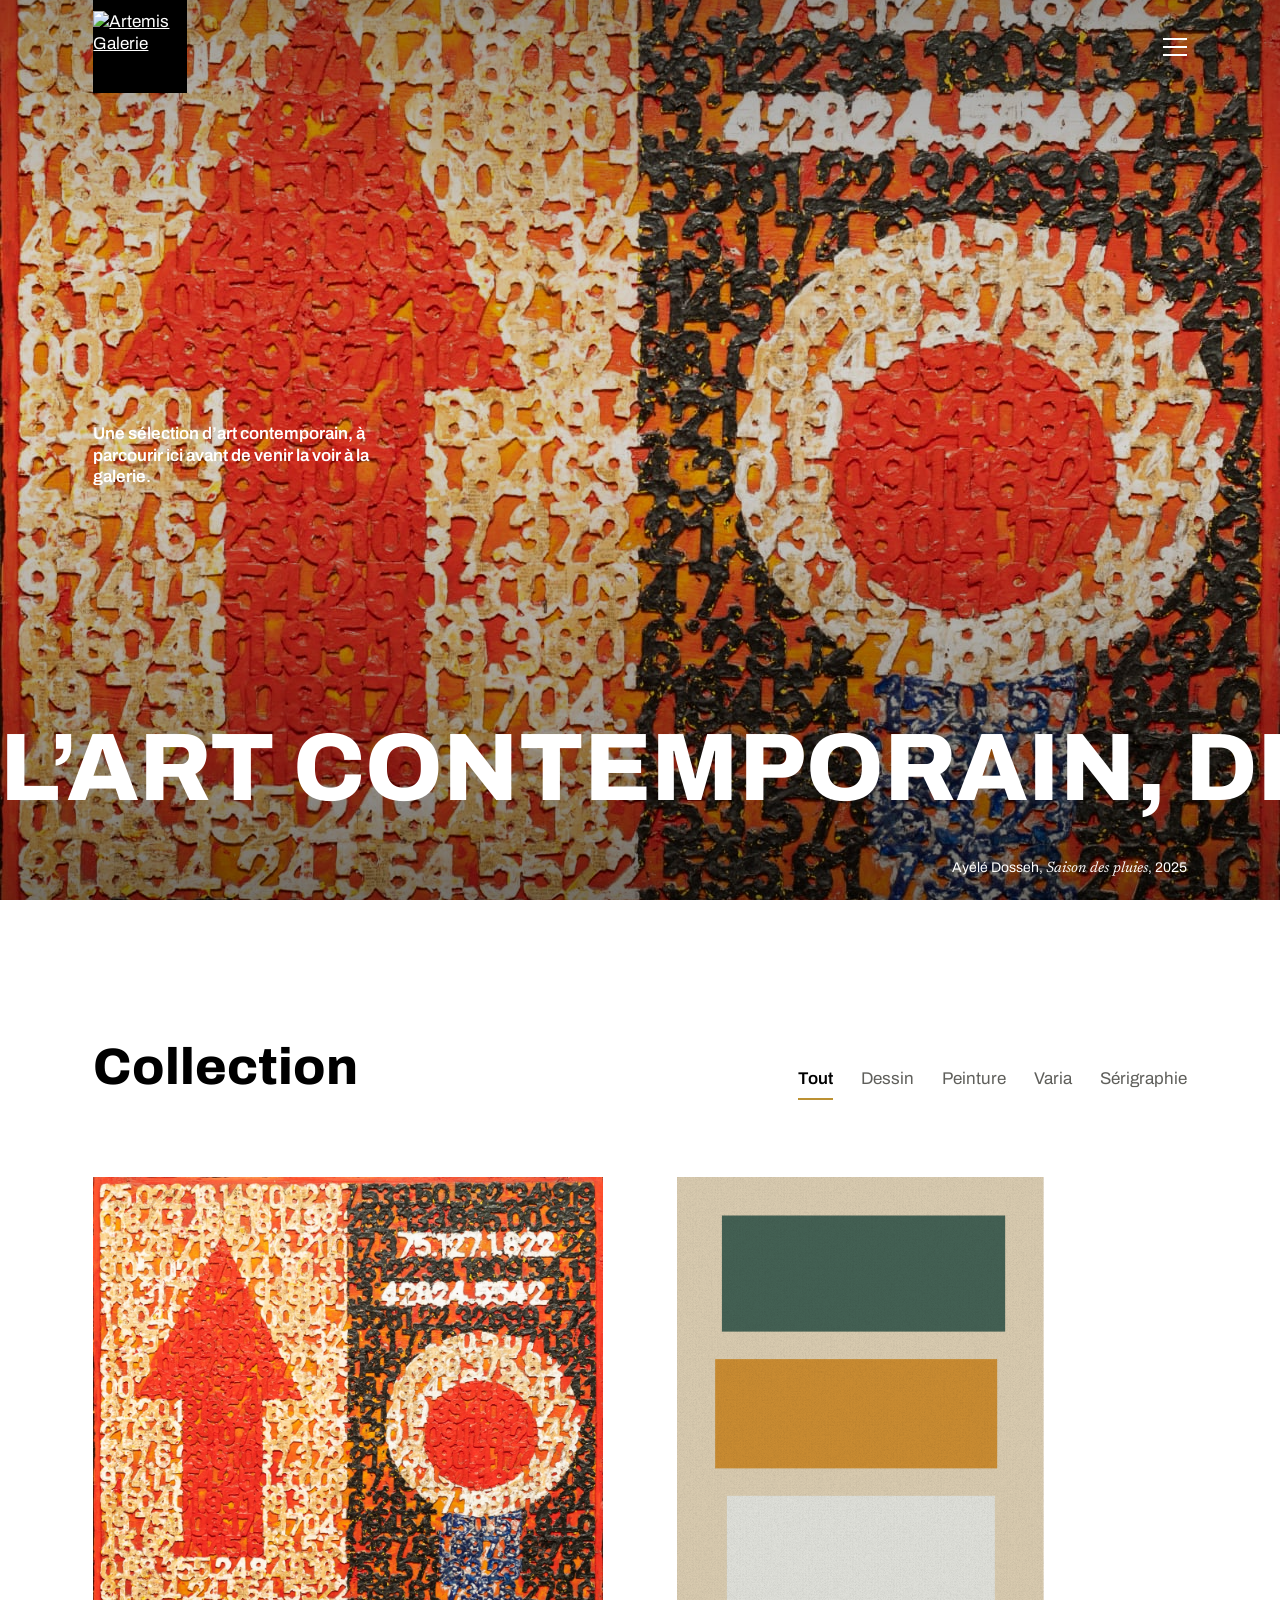
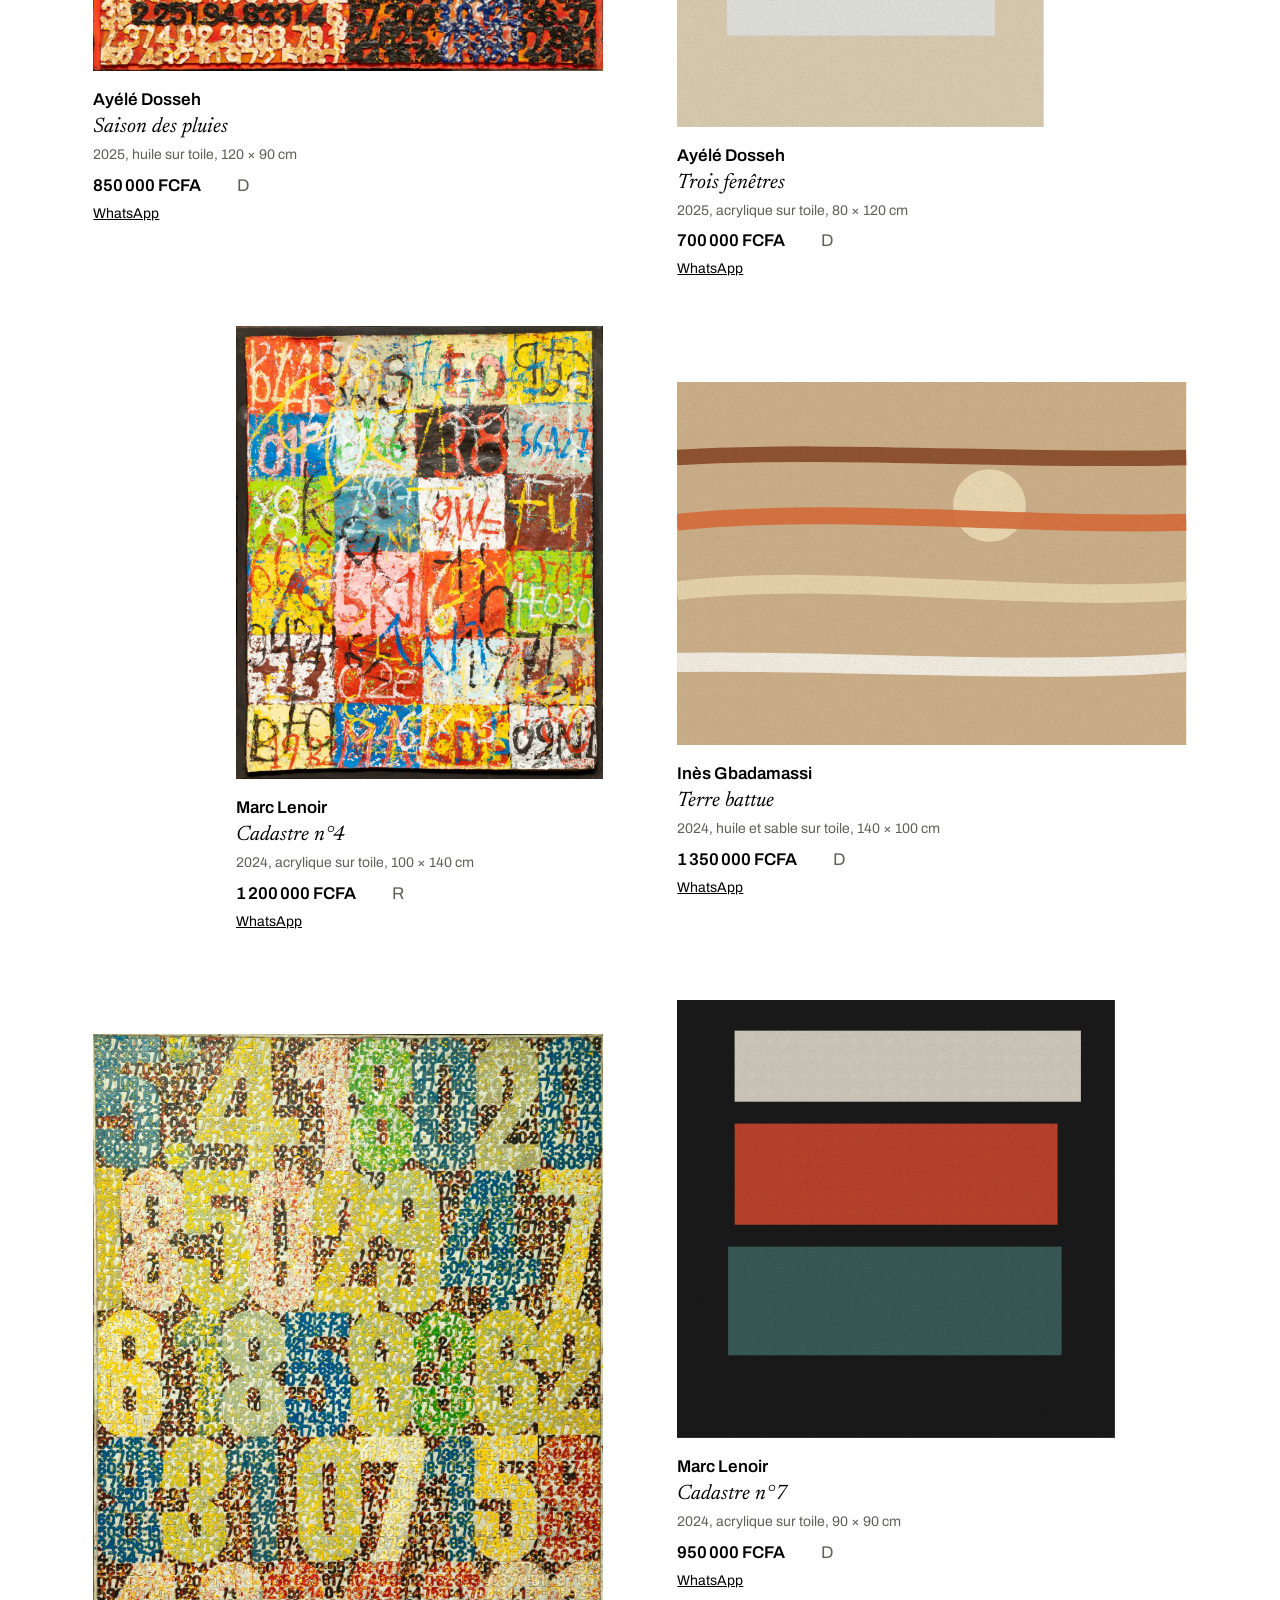
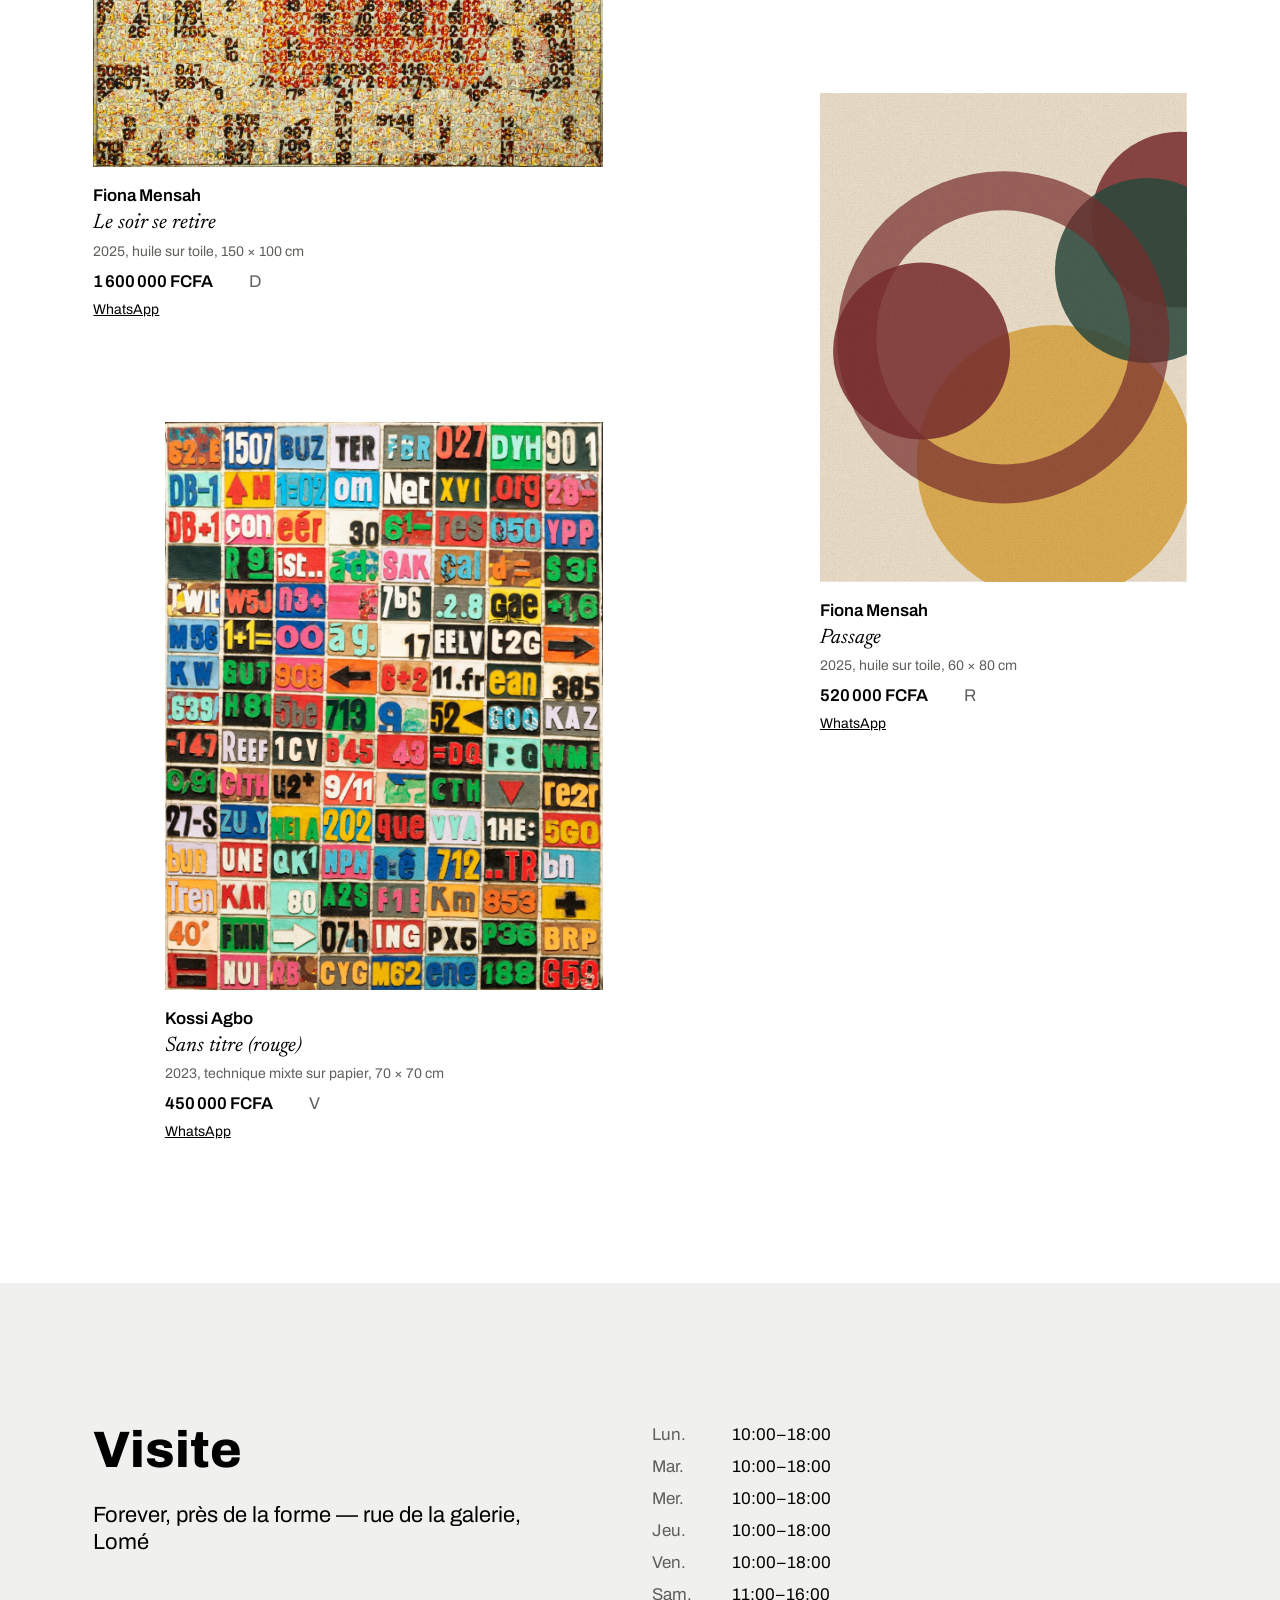
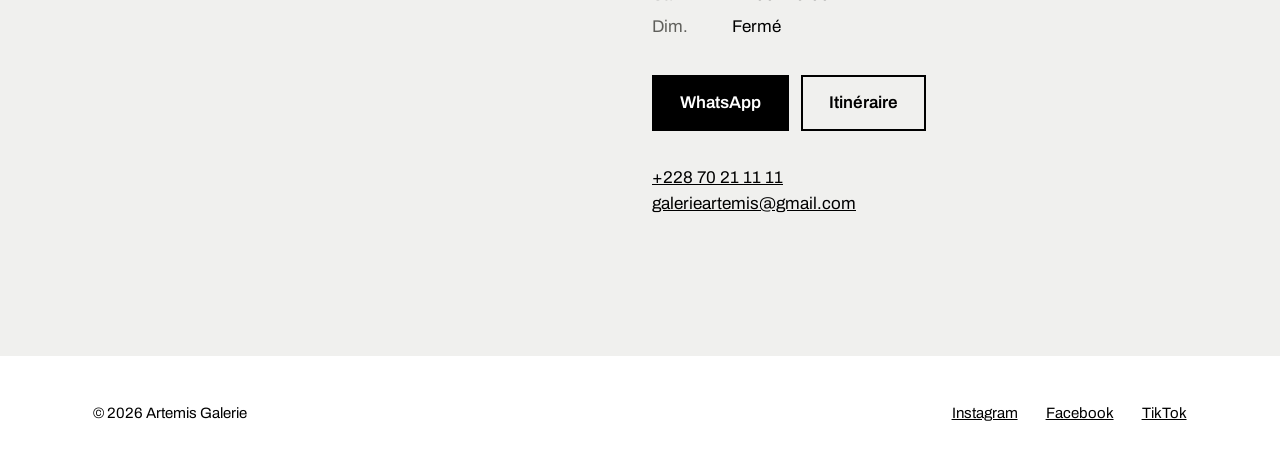
==== index.html @ 071e2f03 "Créer le fichier d’entrée du site en index.html avec la galerie et les images associées" ====
<!DOCTYPE html>
<html lang="fr">
<head>
<meta charset="utf-8">
<meta name="viewport" content="width=device-width, initial-scale=1, viewport-fit=cover">
<title>Artemis Galerie</title>
<meta name="description" content="Artemis Galerie, art contemporain. Catalogue des œuvres et informations de visite.">
<link rel="preconnect" href="https://fonts.googleapis.com">
<link rel="preconnect" href="https://fonts.gstatic.com" crossorigin>
<link href="https://fonts.googleapis.com/css2?family=Archivo:wdth,wght@100..125,100..900&family=Newsreader:ital,opsz,wght@0,6..72,400;1,6..72,400&display=swap" rel="stylesheet">
<link rel="stylesheet" href="styles.css">
</head>
<body>
<header class="hero">
  <div id="hart"></div>
  <a class="lg" href="#" aria-label="Artemis Galerie"><img src="[data-uri]" alt="Artemis Galerie" aria-hidden="true"></a>
  <button class="bg" aria-label="Menu" aria-expanded="false"><i></i><i></i><i></i></button>
  <h1 class="sr">Artemis Galerie</h1>
  <p class="pitch" data-i="pitch"></p>
  <div class="mq" aria-hidden="true"><div class="trk" id="trk"></div></div>
  <p class="ct" id="ct"></p>
</header>
<nav class="menu" id="menu" aria-label="Menu">
  <button class="cl" id="cl" data-i="close"></button>
  <ul><li><a href="#collection" data-i="nCol"></a></li><li><a href="#visite" data-i="nVis"></a></li></ul>
  <div class="ft"><div class="lang" role="group" aria-label="Langue"><button data-l="fr">FR</button><button data-l="en">EN</button></div>
  <a href="https://www.instagram.com/artemisgalerietg/" target="_blank" rel="noopener">Instagram</a>
  <a href="https://www.facebook.com/p/Artemis-Galerie-61569428815346/" target="_blank" rel="noopener">Facebook</a>
  <a href="https://www.tiktok.com/@artemis.galerie" target="_blank" rel="noopener">TikTok</a></div>
</nav>
<main>
  <section class="sec" id="collection">
    <div class="hd"><h2 data-i="nCol"></h2><div class="flt" id="flt" role="group"></div></div>
    <div class="wall" id="wall"></div>
  </section>
  <section class="sec visit" id="visite">
    <div><h2 data-i="nVis"></h2><address data-i="addr"></address></div>
    <div>
      <dl id="hrs"></dl>
      <div class="btns"><a class="btn k" id="wa" target="_blank" rel="noopener"></a><a class="btn" href="https://maps.app.goo.gl/XiqSTBWZrN7b4yDK7" target="_blank" rel="noopener" data-i="dir"></a></div>
      <div class="cn"><a href="tel:+22870211111">+228 70 21 11 11</a><a href="mailto:galerieartemis@gmail.com">galerieartemis@gmail.com</a></div>
    </div>
  </section>
</main>
<footer><span>© 2026 Artemis Galerie</span>
<nav><a href="https://www.instagram.com/artemisgalerietg/" target="_blank" rel="noopener">Instagram</a><a href="https://www.facebook.com/p/Artemis-Galerie-61569428815346/" target="_blank" rel="noopener">Facebook</a><a href="https://www.tiktok.com/@artemis.galerie" target="_blank" rel="noopener">TikTok</a></nav></footer>
<script>
const W=[
{id:1,a:'Ayélé Dosseh',t:['Saison des pluies','Rainy season'],y:2025,m:['Huile sur toile','Oil on canvas'],d:'120 × 90 cm',pr:850000,s:'d',r:4/3,st:'b',p:['#1B0F08','#5E2A10','#B8651A','#E0A84A','#F8E7C7'],src:'WhatsApp Image 2026-10-23 at 02.04.41.jpeg'},
{id:2,a:'Marc Lenoir',t:['Cadastre n°4','Land register no. 4'],y:2024,m:['Acrylique sur toile','Acrylic on canvas'],d:'100 × 140 cm',pr:1200000,s:'r',r:5/7,st:'f',p:['#E8E4DA','#1F3A4D','#C2452D','#E3C39A','#BCC2C7'],src:'WhatsApp Image 2026-10-23 at 02.07.25.jpeg'},
{id:3,a:'Fiona Mensah',t:['Le soir se retire','Evening withdraws'],y:2025,m:['Huile sur toile','Oil on canvas'],d:'150 × 100 cm',pr:1600000,s:'d',r:1.5,st:'c',p:['#14213D','#FCA311','#E5E5E5','#8C9A9E','#F0B27A'],src:'WhatsApp Image 2026-10-23 at 02.08.00.jpeg'},
{id:4,a:'Kossi Agbo',t:['Sans titre (rouge)','Untitled (red)'],y:2023,m:['Technique mixte sur papier','Mixed media on paper'],d:'70 × 70 cm',pr:450000,s:'v',r:1,st:'s',p:['#EFE9DF','#B3261E','#11B7A5','#F5C74F','#E0D7C5'],src:'WhatsApp Image 2026-10-23 at 02.09.50.jpeg'},
{id:5,a:'Ayélé Dosseh',t:['Trois fenêtres','Three windows'],y:2025,m:['Acrylique sur toile','Acrylic on canvas'],d:'80 × 120 cm',pr:700000,s:'d',r:2/3,st:'f',p:['#D9CBB0','#3B5B4F','#C9892B','#E0E2DE','#A8A062']},
{id:6,a:'Inès Gbadamassi',t:['Terre battue','Packed earth'],y:2024,m:['Huile et sable sur toile','Oil and sand on canvas'],d:'140 × 100 cm',pr:1350000,s:'d',r:1.4,st:'b',p:['#CDB08A','#8A4B2A','#D86E3B','#E9D8B2','#F7F3EB']},
{id:7,a:'Marc Lenoir',t:['Cadastre n°7','Land register no. 7'],y:2024,m:['Acrylique sur toile','Acrylic on canvas'],d:'90 × 90 cm',pr:950000,s:'d',r:1,st:'f',p:['#1A1A1A','#D8D2C4','#C2452D','#3B5D5A','#F0D190']},
{id:8,a:'Fiona Mensah',t:['Passage','Passage'],y:2025,m:['Huile sur toile','Oil on canvas'],d:'60 × 80 cm',pr:520000,s:'r',r:.75,st:'c',p:['#E9DDC8','#2D4A3E','#D9A441','#7A2E2E','#F0F4F4']}];
const T={fr:{pitch:'Une sélection d’art contemporain, à parcourir ici avant de venir la voir à la galerie.',head:'L’ART CONTEMPORAIN, DE PRÈS',nCol:'Collection',nVis:'Visite',close:'Fermer',addr:'Forever, près de la forme — rue de la galerie, Lomé',loc:'fr-FR',wa:'WhatsApp',dir:'Itinéraire',gen:'Bonjour, je voudrais recevoir plus d’informations sur la collection.',f:{all:'Tout',d:'Dessin',r:'Peinture',v:'Varia',s:'Sérigraphie'},h:[['Lun.','10:00–18:00'],['Mar.','10:00–18:00'],['Mer.','10:00–18:00'],['Jeu.','10:00–18:00'],['Ven.','10:00–18:00'],['Sam.','11:00–16:00'],['Dim.','Fermé']]},
en:{pitch:'A selection of contemporary art to browse here before visiting the gallery.',head:'CONTEMPORARY ART, UP CLOSE',nCol:'Collection',nVis:'Visit',close:'Close',addr:'Forever, near the form — gallery street, Lomé',loc:'en-US',wa:'WhatsApp',dir:'Directions',gen:'Hello, I would like more information about the collection.',f:{all:'All',d:'Drawing',r:'Painting',v:'Varied',s:'Screen print'},h:[['Mon.','10:00–18:00'],['Tue.','10:00–18:00'],['Wed.','10:00–18:00'],['Thu.','10:00–18:00'],['Fri.','10:00–18:00'],['Sat.','11:00–16:00'],['Sun.','Closed']]}};
const $=s=>document.querySelector(s),$$=s=>document.querySelectorAll(s),NUM='22870211111';
let L='fr',F='all';try{L=localStorage.getItem('lg')||'fr'}catch(e){}
let cur=0;const HS=[W[0],W[1],W[2]];function cap(){const h=HS[cur];$('#ct').innerHTML=`${h.a}, <em>${h.t[L==='en'?1:0]}</em>, ${h.y}`}
const R=a=>()=>{a|=0;a=a+0x6D2B79F5|0;let t=Math.imul(a^a>>>15,1|a);t=t+Math.imul(t^t>>>7,61|t)^t;return((t^t>>>14)>>>0)/4294967296};
function art(w,k,hero){
  if(w.src){
    return `<img src="${w.src}" alt="${w.t[L==='en'?1:0]}" class="${hero?'art':'photo'}" loading="lazy" ${hero ? 'style="width:100%;height:100%;object-fit:cover;display:block;"' : 'style="width:100%;height:auto;display:block;object-fit:cover;"'}>`;
  }
  const H=Math.round(1000/w.r),r=R(w.id*977),p=w.p,c=()=>p[Math.floor(r()*p.length)];let s=`<rect width="1000" height="${H}" fill="${p[0]}"/>`;
  if(w.st==='b'){s+=`<circle cx="${300+r()*400}" cy="${H*.34}" r="${H*.1}" fill="${p[p.length-2]}"/>`;for(let i=1;i<5;i++){const y=H*i/5+(r()-.5)*H*.06;s+=`<path d="M0 ${y}C300 ${y-H*.07*r()} 700 ${y+H*.07*r()} 1000 ${y}" stroke="${p[i%p.length]}" stroke-width="${24+r()*18}" fill="none" opacity=".9"/>`}} else if(w.st==='f'){let y=H*.07;for(let i=1;i<4;i++){const h=H*(.15+r()*.12);s+=`<rect x="${70+r()*70}" y="${y}" width="${700+r()*170}" height="${h}" fill="${p[i%p.length]}" opacity=".94"/>`;y+=h+H*.05}} else if(w.st==='c'){for(let i=0;i<4;i++)s+=`<circle cx="${r()*1000}" cy="${r()*H}" r="${120+r()*260}" fill="${c()}" opacity=".86"/>`;s+=`<circle cx="500" cy="${H/2}" r="${H*.3}" fill="none" stroke="${p[3]}" stroke-width="${H*.08}" opacity=".7"/>`} else for(let i=0;i<6;i++){const q=()=>`${r()*1000} ${r()*H}`;s+=`<path d="M${q()}C${q()} ${q()} ${q()}" stroke="${c()}" stroke-width="${30+r()*70}" fill="none" stroke-linecap="round" opacity=".9"/>`}
  s+=`<filter id="n${k}"><feTurbulence baseFrequency=".85" numOctaves="2" seed="${w.id}"/><feColorMatrix values="0 0 0 0 0 0 0 0 0 0 0 0 0 0 0 0 0 0 .22 0"/></filter><rect width="1000" height="${H}" filter="url(#n${k})" opacity=".45"/>`;
  return `<svg viewBox="0 0 1000 ${H}" ${hero?'class="art" preserveAspectRatio="xMidYMid slice"':''} role="img" aria-label="${w.t[L==='en'?1:0]}">${s}</svg>`;
}
const fm=n=>new Intl.NumberFormat(T[L].loc).format(n)+'\u00a0FCFA',wa=m=>`https://wa.me/${NUM}?text=${encodeURIComponent(m)}`;
function card(w){const x=T[L],n=w.r<.9?72:w.r<1.1?86:100,ti=w.t[L==='en'?1:0];
 return `<figure style="width:${n}%">${art(w,w.id)}<figcaption><div class="ar">${w.a}</div><div class="tt"><em>${ti}</em></div><div class="mt">${w.y}, ${w.m[L==='en'?1:0].toLowerCase()}, ${w.d}</div><div class="row"><b>${fm(w.pr)}</b><span class="r"></span><span class="v">${w.s.toUpperCase()}</span></div><a class="ask" href="https://wa.me/${NUM}?text=${encodeURIComponent(`Bonjour, je suis intéressé par ${w.a} – ${ti}.`) }" target="_blank" rel="noopener">${x.wa}</a></figcaption></figure>`}
function render(){const x=T[L],h=W[0];document.documentElement.lang=L;
  $$('[data-i]').forEach(e=>e.textContent=x[e.dataset.i]);
  const seg=`<span>${x.head}</span><i></i>`;$('#trk').innerHTML=`<div>${seg.repeat(2)}</div><div>${seg.repeat(2)}</div>`;
  $('#hart').innerHTML=HS.map((w,i)=>art(w,'h'+i,1).replace('class="art"','class="art'+(i===cur?' on':'')+'"')).join('');cap();
  $('#flt').innerHTML=Object.keys(x.f).map(k=>`<button data-f="${k}" aria-pressed="${k===F}">${x.f[k]}</button>`).join('');
  $('#wall').innerHTML=W.filter(w=>F==='all'||w.s===F).map(card).join('');
  $('#hrs').innerHTML=x.h.map(r=>`<dt>${r[0]}</dt><dd>${r[1]}</dd>`).join('');
  $('#wa').textContent=x.wa;$('#wa').href=wa(x.gen);
  $$('.lang button').forEach(b=>b.setAttribute('aria-pressed',b.dataset.l===L))}
document.addEventListener('click',e=>{const b=e.target.closest('[data-f],[data-l]');if(!b)return;
 if(b.dataset.f){F=b.dataset.f;const y=scrollY;render();scrollTo(0,y)}
 else{L=b.dataset.l;try{localStorage.setItem('lg',L)}catch(_){}render()}});
 const mn=$('#menu'),bg=$('.bg');mn.inert=true;
 function tg(o){mn.classList.toggle('open',o);bg.setAttribute('aria-expanded',o);mn.inert=!o;(o?$('#cl'):bg).focus()}
 bg.onclick=()=>tg(true);$('#cl').onclick=()=>tg(false);$$('#menu a[href^="#"]').forEach(a=>a.onclick=()=>tg(false));
 addEventListener('keydown',e=>{if(e.key==='Escape'&&mn.classList.contains('open'))tg(false)});
 render();
 setInterval(()=>{if(document.hidden||matchMedia('(prefers-reduced-motion:reduce)').matches)return;cur=(cur+1)%HS.length;$$('#hart .art').forEach((s,i)=>s.classList.toggle('on',i===cur));cap()},7000)
</script>
</body>
</html>
---- styles.css ----
:root{--m:clamp(24px,7.3vw,100px);--wall:#fff;--pl:#F0F0EE;--tx:#000;--gr:#5F5F5B;--or:#BC9133;--or2:#D3BF82;--e:cubic-bezier(.22,1,.36,1);box-sizing:border-box;padding-top:env(safe-area-inset-top,0px);padding-bottom:env(safe-area-inset-bottom,0px)}
@media(prefers-color-scheme:dark){:root:not([data-theme=light]){--wall:#000;--pl:#141414;--tx:#fff;--gr:#A5A5A0}}
:root[data-theme=dark]{--wall:#000;--pl:#141414;--tx:#fff;--gr:#A5A5A0}
html{scroll-behavior:smooth;scroll-padding-top:env(safe-area-inset-top,0px)}
*,*::before,*::after{box-sizing:inherit}
body{margin:0;background:var(--wall);color:var(--tx);font:400 17px/1.3 Archivo,"Helvetica Neue",Arial,sans-serif;-webkit-font-smoothing:antialiased}
a{color:inherit}button{font:inherit;color:inherit;background:none;border:0;padding:0;cursor:pointer}
:focus-visible{outline:2px solid var(--tx);outline-offset:3px}
.hero :focus-visible,.menu :focus-visible{outline-color:#fff}
.sr{position:absolute;width:1px;height:1px;overflow:hidden;clip:rect(0 0 0 0);white-space:nowrap}
em{font-family:Newsreader,Georgia,serif;font-style:italic}
/* hero */
.hero{position:relative;height:100svh;min-height:560px;overflow:hidden;background:#1B0F08;color:#fff}
.hero .art{position:absolute;inset:0;width:100%;height:100%;opacity:0;transition:opacity 1.4s ease}.hero .art.on{opacity:1;animation:set 7s var(--e) both}
@keyframes set{from{transform:scale(1.06)}}
.hero::after{content:"";position:absolute;inset:0;background:linear-gradient(rgba(0,0,0,.4),rgba(0,0,0,.16) 28%,rgba(0,0,0,.16) 50%,rgba(0,0,0,.55));pointer-events:none}
.hero>*:not(.art){z-index:2}
.lg{position:absolute;top:0;left:var(--m);width:clamp(64px,7.3vw,100px);aspect-ratio:1;background:#000;display:grid;place-items:center}
.lg img{height:76%;width:auto;display:block}
.bg,.cl{position:absolute;top:calc(clamp(64px,7.3vw,100px)/2);right:var(--m);transform:translateY(-50%);min-width:44px;min-height:44px;display:grid;align-content:center;justify-items:end;gap:6px}
.bg i{display:block;width:24px;height:2px;background:#fff}
.pitch{position:absolute;left:var(--m);top:47%;width:min(19.6rem,calc(100% - 2*var(--m)));margin:0;font-weight:600;line-height:1.27}
.mq{position:absolute;left:0;right:0;bottom:9%;overflow:hidden;white-space:nowrap;font:800 clamp(2.6rem,7.5vw,8.5rem)/1.05 Archivo,"Helvetica Neue",Arial,sans-serif}
.trk{display:flex;width:max-content;animation:mq 40s linear infinite}
.trk>div{display:flex;align-items:center}
.trk i{display:block;width:.8em;height:.07em;margin:0 .45em;background:linear-gradient(90deg,var(--or),var(--or2))}
@keyframes mq{to{transform:translateX(-50%)}}
.ct{position:absolute;right:var(--m);bottom:22px;margin:0;font-size:14px;text-align:right}
.ct em{font-size:15px}
/* menu */
.menu{position:fixed;inset:0;z-index:20;background:#000;color:#fff;display:flex;flex-direction:column;justify-content:space-between;padding:calc(env(safe-area-inset-top,0px) + 120px) var(--m) calc(env(safe-area-inset-bottom,0px) + 40px);clip-path:inset(0 0 100% 0);visibility:hidden;transition:clip-path .7s var(--e),visibility 0s .7s}
.menu.open{clip-path:inset(0);visibility:visible;transition:clip-path .7s var(--e)}
.menu .cl{top:calc(env(safe-area-inset-top,0px) + clamp(64px,7.3vw,100px)/2)}
.menu ul{list-style:none;margin:0;padding:0}
.menu li a{display:block;font:800 clamp(2.4rem,8vw,6rem)/1.1 Archivo,sans-serif;text-decoration:none;padding:.05em 0}
.menu .ft{display:flex;flex-wrap:wrap;gap:12px 40px;align-items:center}
.menu .lang button{padding:8px 4px;margin-right:12px;opacity:.55}.menu .lang button[aria-pressed=true]{opacity:1;border-bottom:2px solid var(--or)}
/* sections */
.sec{padding:clamp(96px,11vw,160px) var(--m)}
h2{font:800 clamp(2rem,4vw,3.5rem)/1.05 Archivo,sans-serif;margin:0}
.hd{display:flex;flex-wrap:wrap;justify-content:space-between;align-items:baseline;gap:20px;margin-bottom:clamp(48px,6vw,88px)}
.flt{display:flex;flex-wrap:wrap;gap:6px 28px}
.flt button{color:var(--gr);padding:8px 0;border-bottom:2px solid transparent}
.flt button[aria-pressed=true]{color:var(--tx);font-weight:600;border-color:var(--or)}
.wall{column-count:2;column-gap:calc(var(--m)*.8)}
.wall figure{break-inside:avoid;margin:0 0 clamp(56px,8vw,120px);transition:opacity .4s}
.wall figure:nth-child(even){margin-left:auto}
.wall svg{display:block;width:100%;height:auto}
@media(hover:hover){.wall:hover figure{opacity:.45}.wall figure:hover{opacity:1}}
figcaption{padding-top:18px;max-width:30rem}
.ar{font-weight:600}
.tt{font-size:21px;line-height:1.2;margin:2px 0 6px}
.mt{color:var(--gr);font-size:14px}
.row{display:flex;flex-wrap:wrap;gap:4px 18px;margin-top:10px;align-items:baseline}
.row b{font-weight:600}.row .r{border-bottom:2px solid var(--or)}.row .v{color:var(--gr)}
.ask{display:inline-block;margin-top:8px;font-size:14px}
.visit{background:var(--pl);display:grid;grid-template-columns:repeat(12,1fr);gap:48px 24px}
.visit>div:first-child{grid-column:1/6}.visit>div:last-child{grid-column:7/13}
.visit address{font-style:normal;margin-top:24px;font-size:22px;line-height:1.25}
dl{margin:0 0 36px;display:grid;grid-template-columns:auto 1fr;gap:10px 40px}dt{color:var(--gr)}dd{margin:0}
.btns{display:flex;flex-wrap:wrap;gap:12px}
.btn{display:inline-block;padding:15px 26px;text-decoration:none;font-weight:600;border:2px solid var(--tx);transition:background .3s,color .3s}
.btn.k{background:var(--tx);color:var(--wall)}.btn:hover{background:var(--or);border-color:var(--or);color:#000}
.cn{margin-top:36px;display:grid;gap:4px}
footer{padding:48px var(--m);display:flex;flex-wrap:wrap;justify-content:space-between;gap:20px;font-size:15px}
footer nav{display:flex;gap:28px;flex-wrap:wrap}
@media(max-width:820px){.wall{column-count:1}.wall figure:nth-child(even){margin-left:0}.visit>div:first-child,.visit>div:last-child{grid-column:1/13}}
@media(prefers-reduced-motion:reduce){.trk,.hero .art.on{animation:none}.hero .art{transition:none}html{scroll-behavior:auto}.menu,.menu.open{transition:none}}
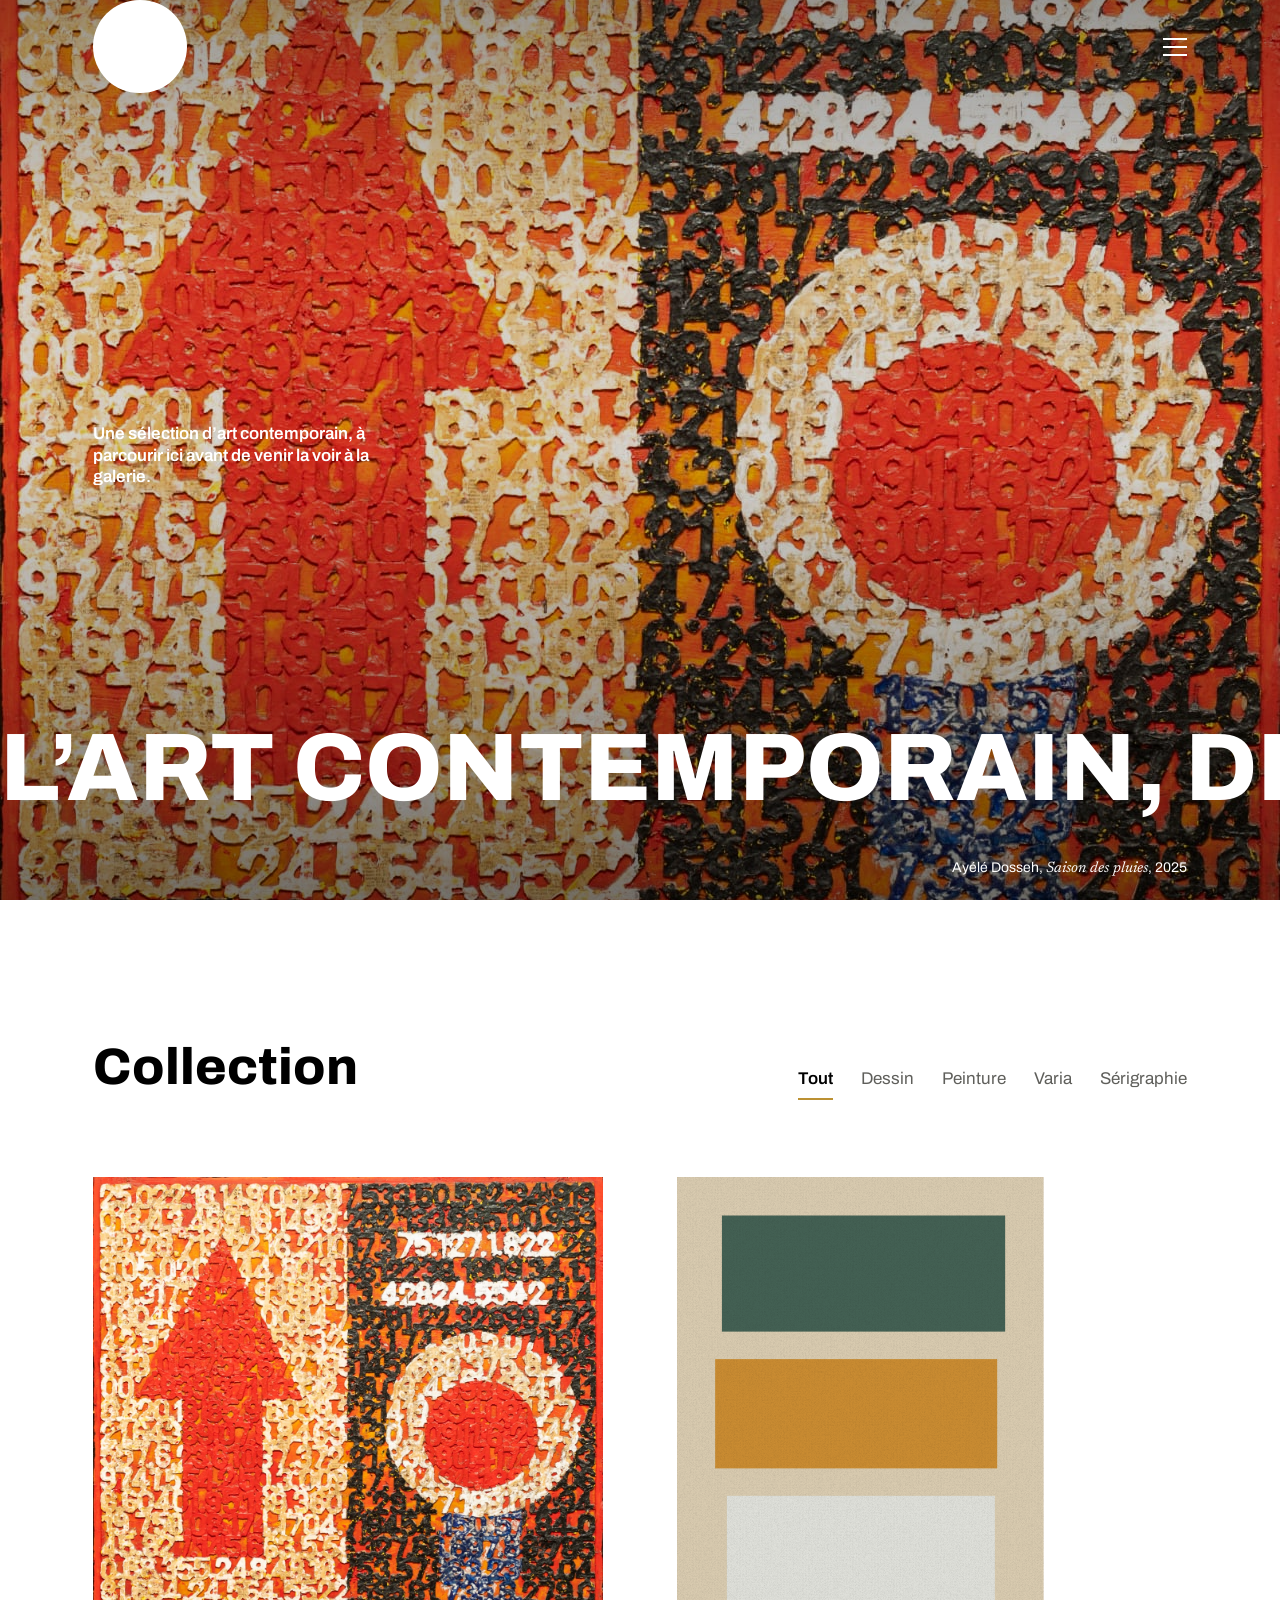
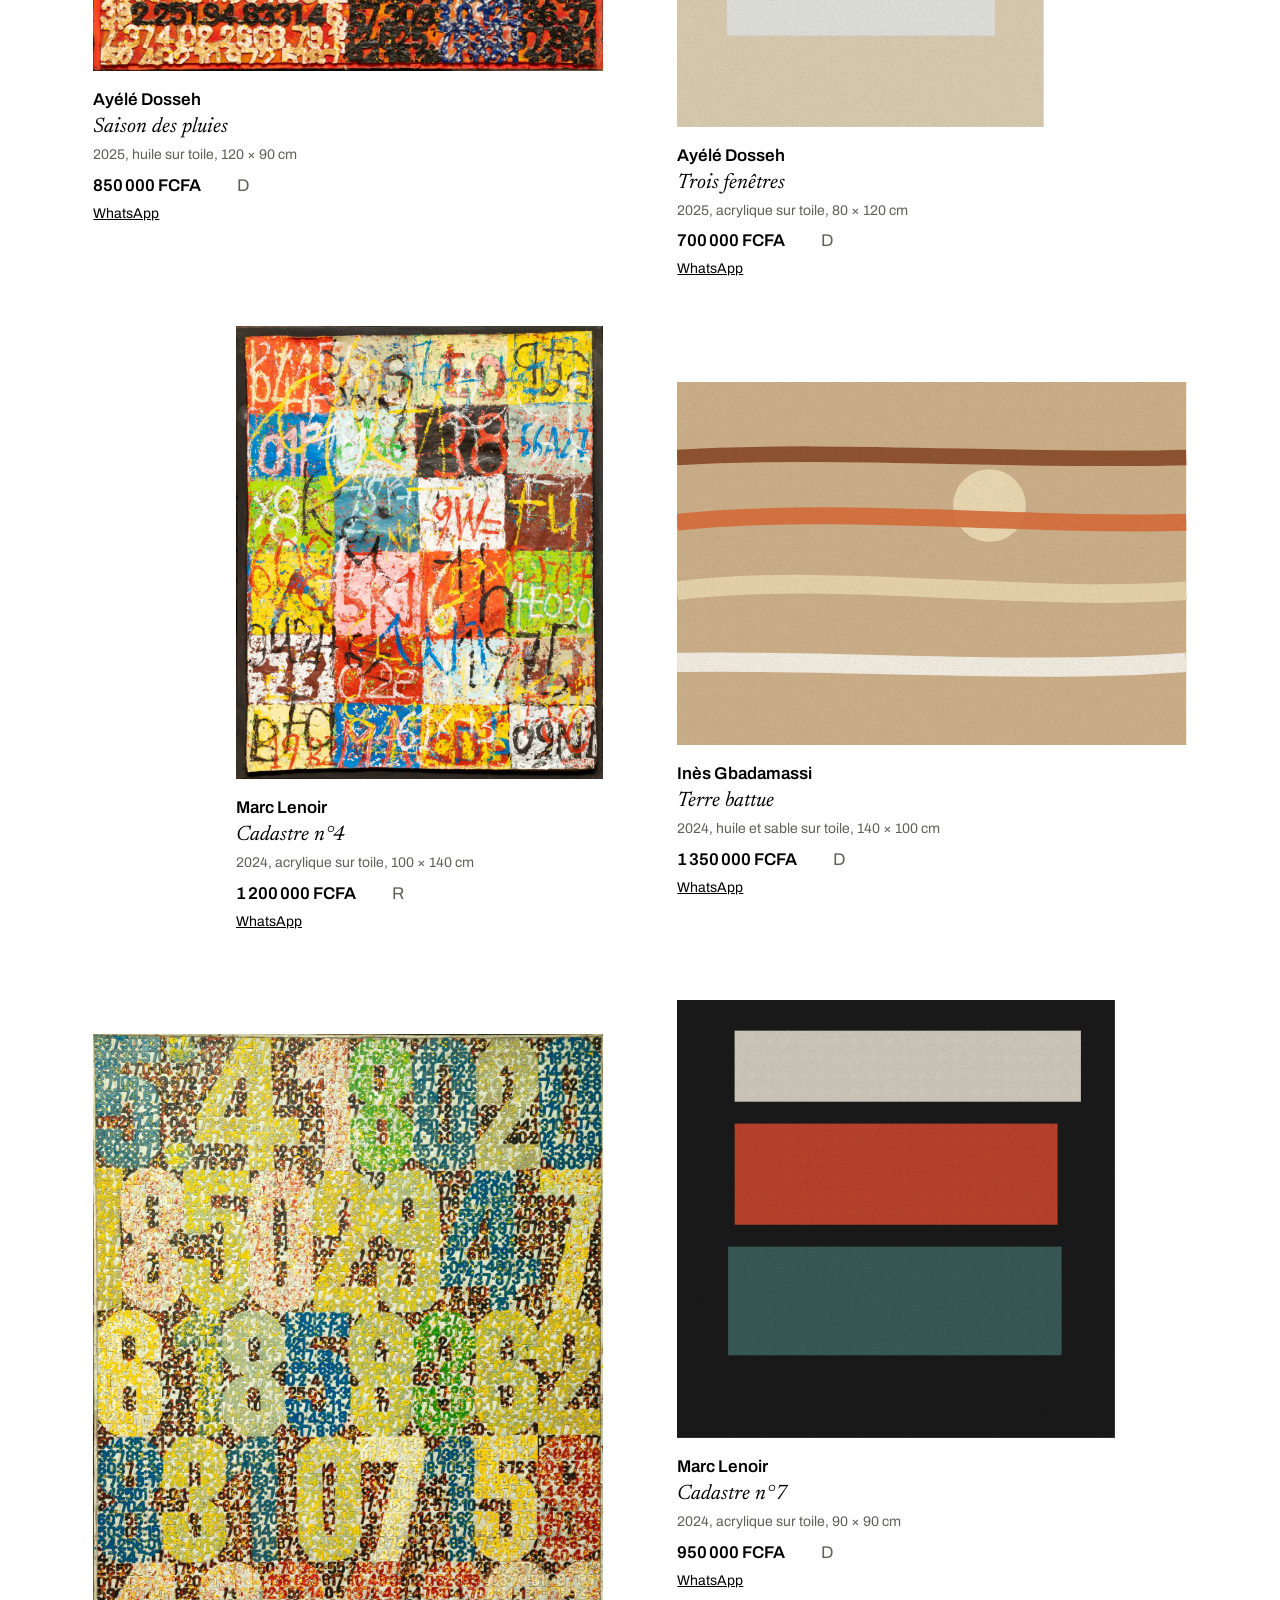
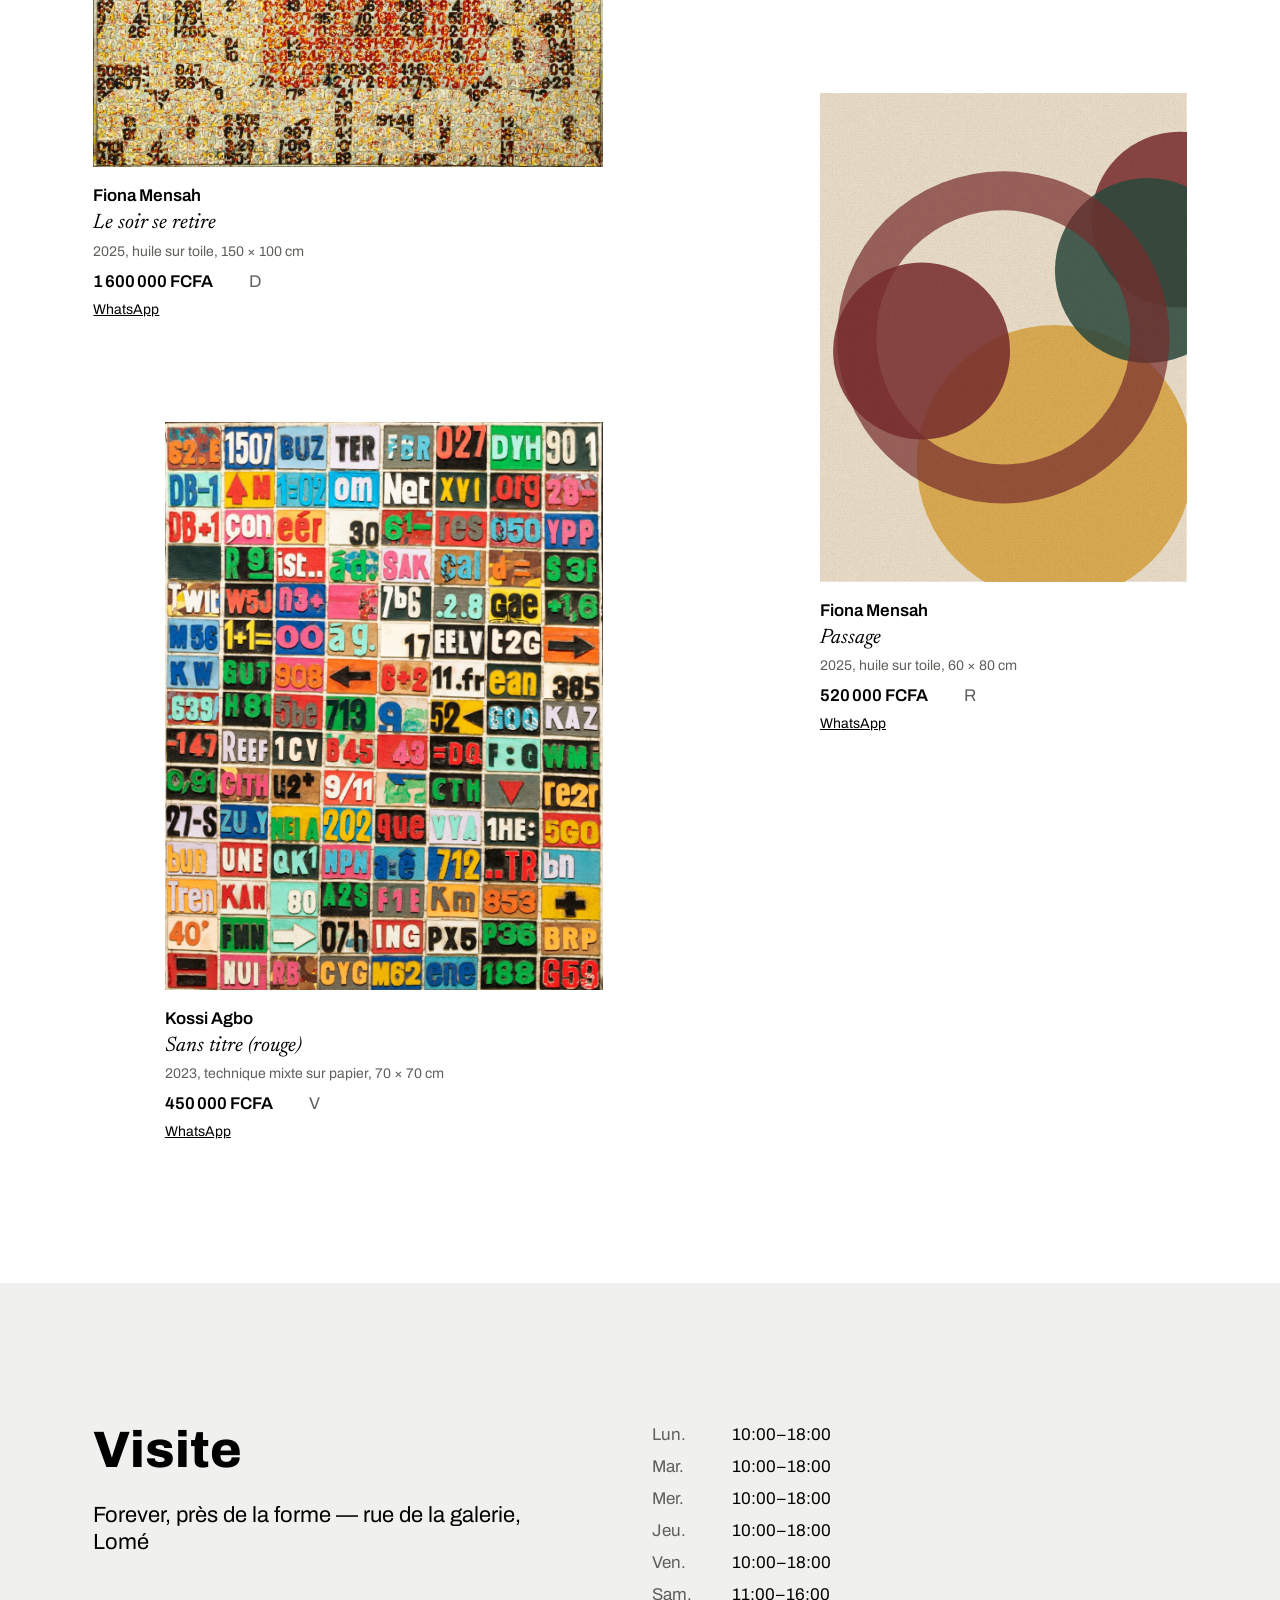
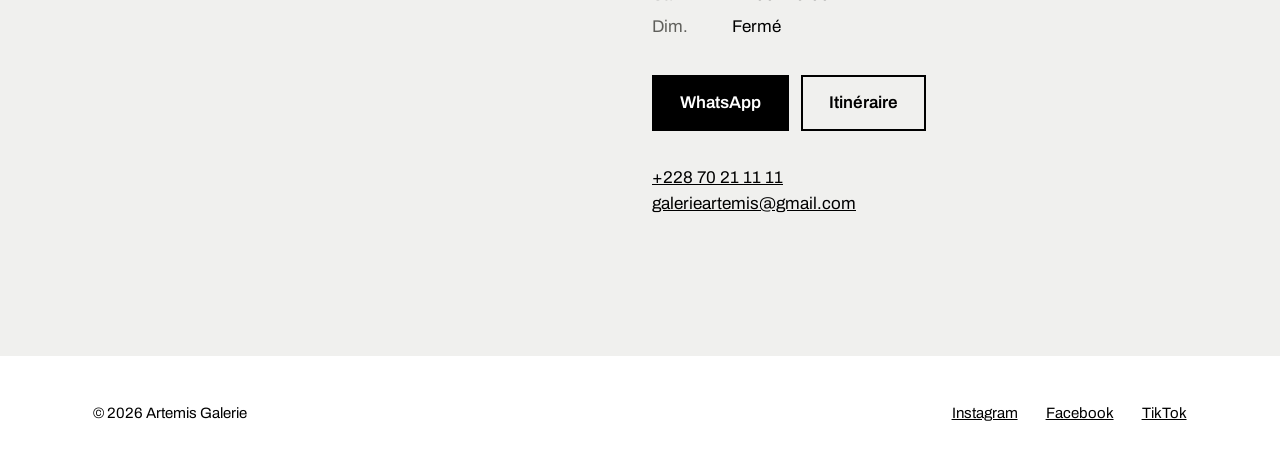
==== commit 250b9579: "Remplacer le data URI du logo par le chemin réel du fichier logo.jpeg dans le HTML principal" ====
--- a/index.html
+++ b/index.html
@@ -13,7 +13,7 @@
 <body>
 <header class="hero">
   <div id="hart"></div>
-  <a class="lg" href="#" aria-label="Artemis Galerie"><img src="[data-uri]" alt="Artemis Galerie" aria-hidden="true"></a>
+  <a class="lg" href="#" aria-label="Artemis Galerie"><img src="logo.jpeg" alt="Artemis Galerie" aria-hidden="true"></a>
   <button class="bg" aria-label="Menu" aria-expanded="false"><i></i><i></i><i></i></button>
   <h1 class="sr">Artemis Galerie</h1>
   <p class="pitch" data-i="pitch"></p>
--- a/styles.css
+++ b/styles.css
@@ -1,4 +1,4 @@
-:root{--m:clamp(24px,7.3vw,100px);--wall:#fff;--pl:#F0F0EE;--tx:#000;--gr:#5F5F5B;--or:#BC9133;--or2:#D3BF82;--e:cubic-bezier(.22,1,.36,1);box-sizing:border-box;padding-top:env(safe-area-inset-top,0px);padding-bottom:env(safe-area-inset-bottom,0px)}
+:root{--m:clamp(24px,7.3vw,100px);--wall:#fff;--pl:#F0F0EE;--tx:#000;--gr:#5F5F5B;--or:#BC9133;--or2:#D3BF82;--e:cubic-bezier(.22,1,.36,1);box-sizing:border-box;padding-top:env(safe-area-inset-top,0px)}
 @media(prefers-color-scheme:dark){:root:not([data-theme=light]){--wall:#000;--pl:#141414;--tx:#fff;--gr:#A5A5A0}}
 :root[data-theme=dark]{--wall:#000;--pl:#141414;--tx:#fff;--gr:#A5A5A0}
 html{scroll-behavior:smooth;scroll-padding-top:env(safe-area-inset-top,0px)}
@@ -15,8 +15,8 @@
 @keyframes set{from{transform:scale(1.06)}}
 .hero::after{content:"";position:absolute;inset:0;background:linear-gradient(rgba(0,0,0,.4),rgba(0,0,0,.16) 28%,rgba(0,0,0,.16) 50%,rgba(0,0,0,.55));pointer-events:none}
 .hero>*:not(.art){z-index:2}
-.lg{position:absolute;top:0;left:var(--m);width:clamp(64px,7.3vw,100px);aspect-ratio:1;background:#000;display:grid;place-items:center}
-.lg img{height:76%;width:auto;display:block}
+.lg{position:absolute;top:0;left:var(--m);width:clamp(64px,7.3vw,100px);aspect-ratio:1;background:#000;display:grid;place-items:center;overflow:hidden;border-radius:50%}
+.lg svg{height:76%;width:auto;display:block;fill:#fff}
 .bg,.cl{position:absolute;top:calc(clamp(64px,7.3vw,100px)/2);right:var(--m);transform:translateY(-50%);min-width:44px;min-height:44px;display:grid;align-content:center;justify-items:end;gap:6px}
 .bg i{display:block;width:24px;height:2px;background:#fff}
 .pitch{position:absolute;left:var(--m);top:47%;width:min(19.6rem,calc(100% - 2*var(--m)));margin:0;font-weight:600;line-height:1.27}
@@ -28,8 +28,8 @@
 .ct{position:absolute;right:var(--m);bottom:22px;margin:0;font-size:14px;text-align:right}
 .ct em{font-size:15px}
 /* menu */
-.menu{position:fixed;inset:0;z-index:20;background:#000;color:#fff;display:flex;flex-direction:column;justify-content:space-between;padding:calc(env(safe-area-inset-top,0px) + 120px) var(--m) calc(env(safe-area-inset-bottom,0px) + 40px);clip-path:inset(0 0 100% 0);visibility:hidden;transition:clip-path .7s var(--e),visibility 0s .7s}
-.menu.open{clip-path:inset(0);visibility:visible;transition:clip-path .7s var(--e)}
+.menu{position:fixed;inset:0;z-index:20;background:#000;color:#fff;display:flex;flex-direction:column;justify-content:space-between;padding:calc(env(safe-area-inset-top,0px) + 120px) var(--m) calc(env(safe-area-inset-bottom,0px) + 24px) var(--m);visibility:hidden;clip-path:inset(0 0 100% 0);transition:clip-path .7s var(--e),visibility 0s linear .7s}
+.menu.open{clip-path:inset(0);visibility:visible;transition:clip-path .7s var(--e),visibility 0s linear 0s}
 .menu .cl{top:calc(env(safe-area-inset-top,0px) + clamp(64px,7.3vw,100px)/2)}
 .menu ul{list-style:none;margin:0;padding:0}
 .menu li a{display:block;font:800 clamp(2.4rem,8vw,6rem)/1.1 Archivo,sans-serif;text-decoration:none;padding:.05em 0}
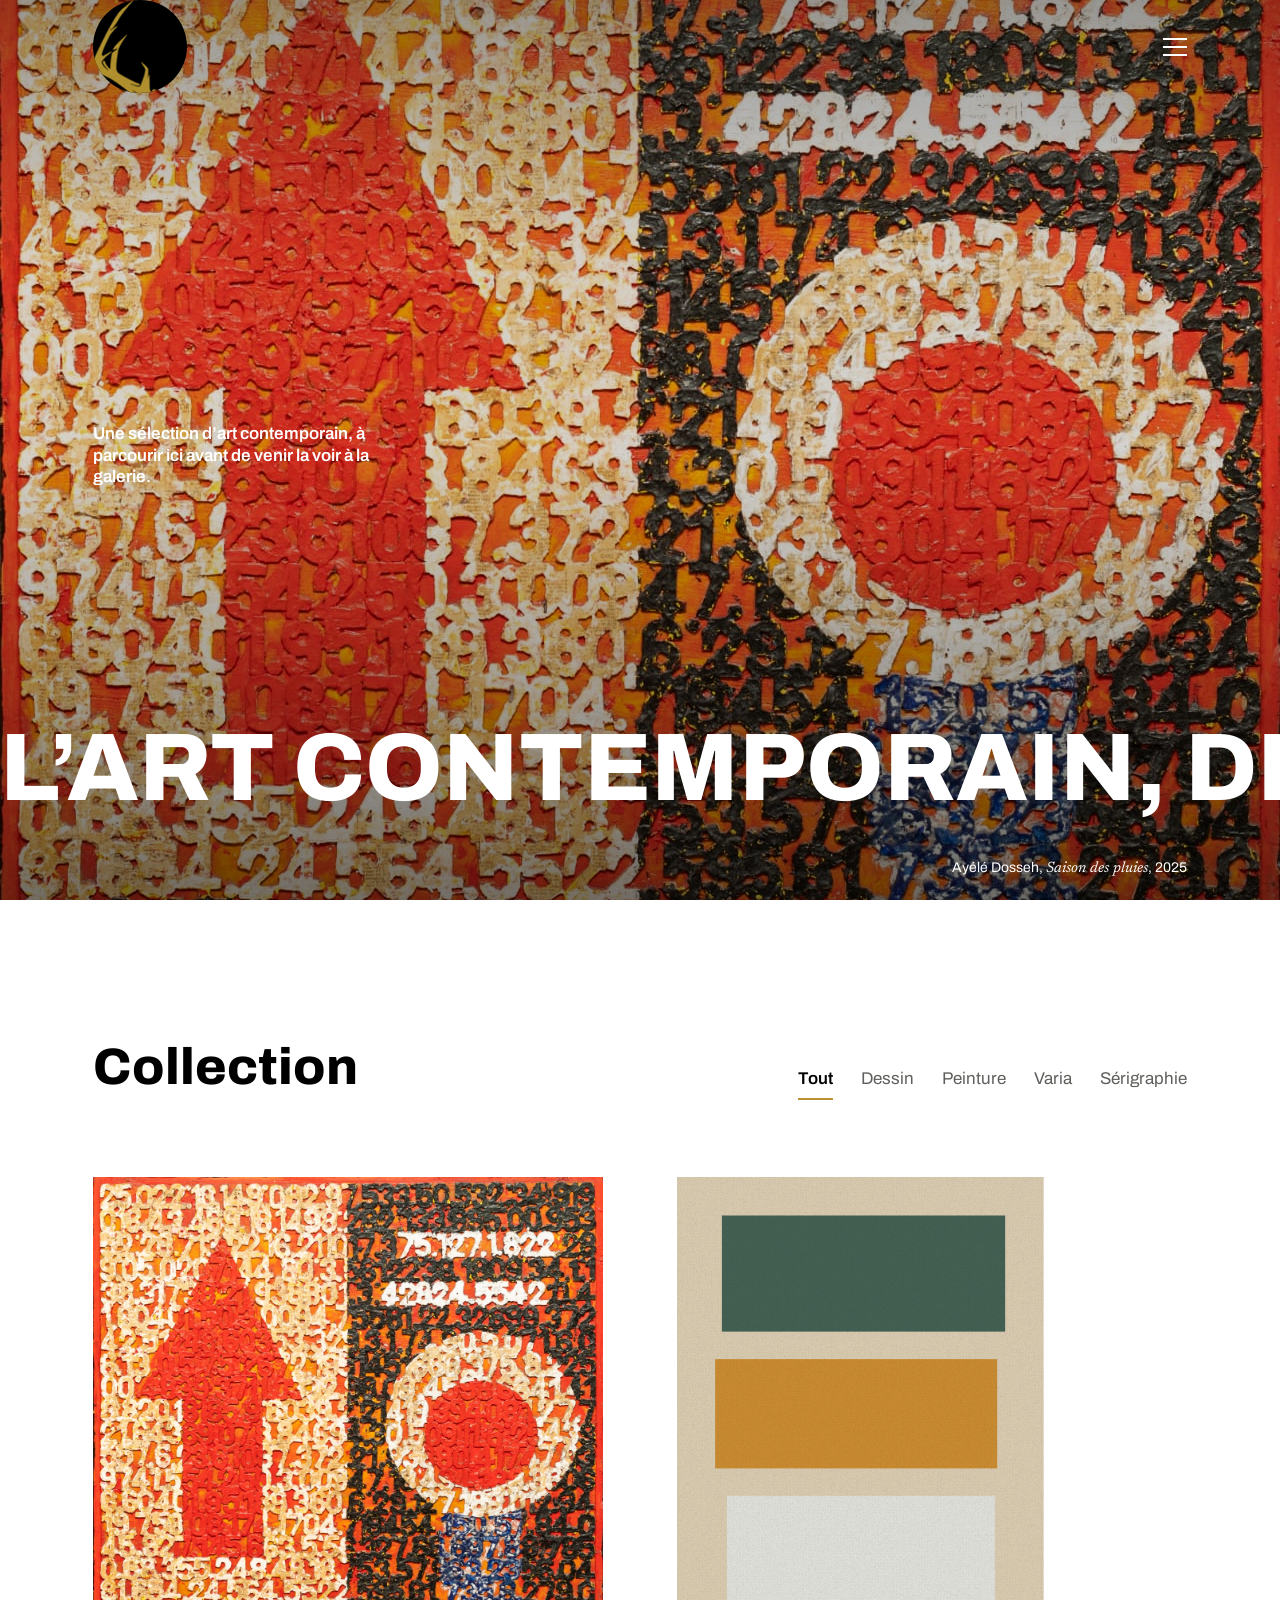
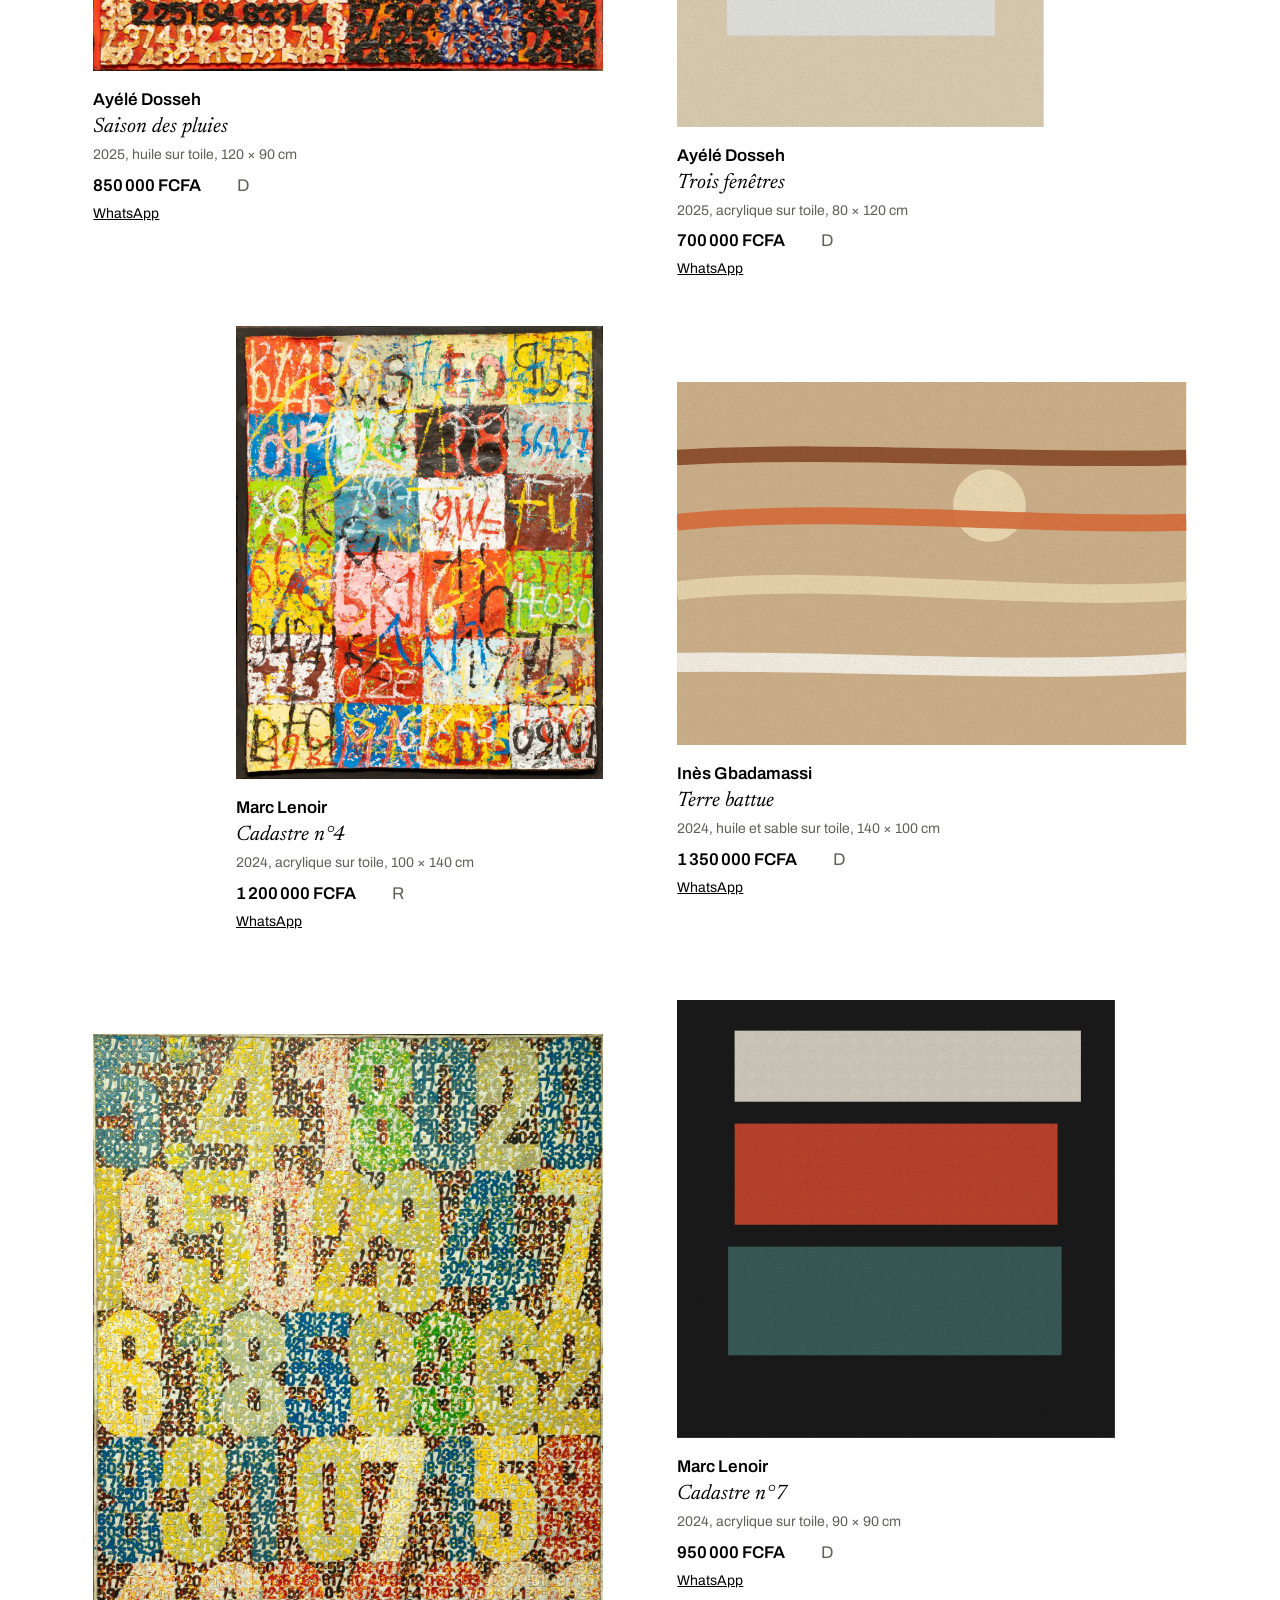
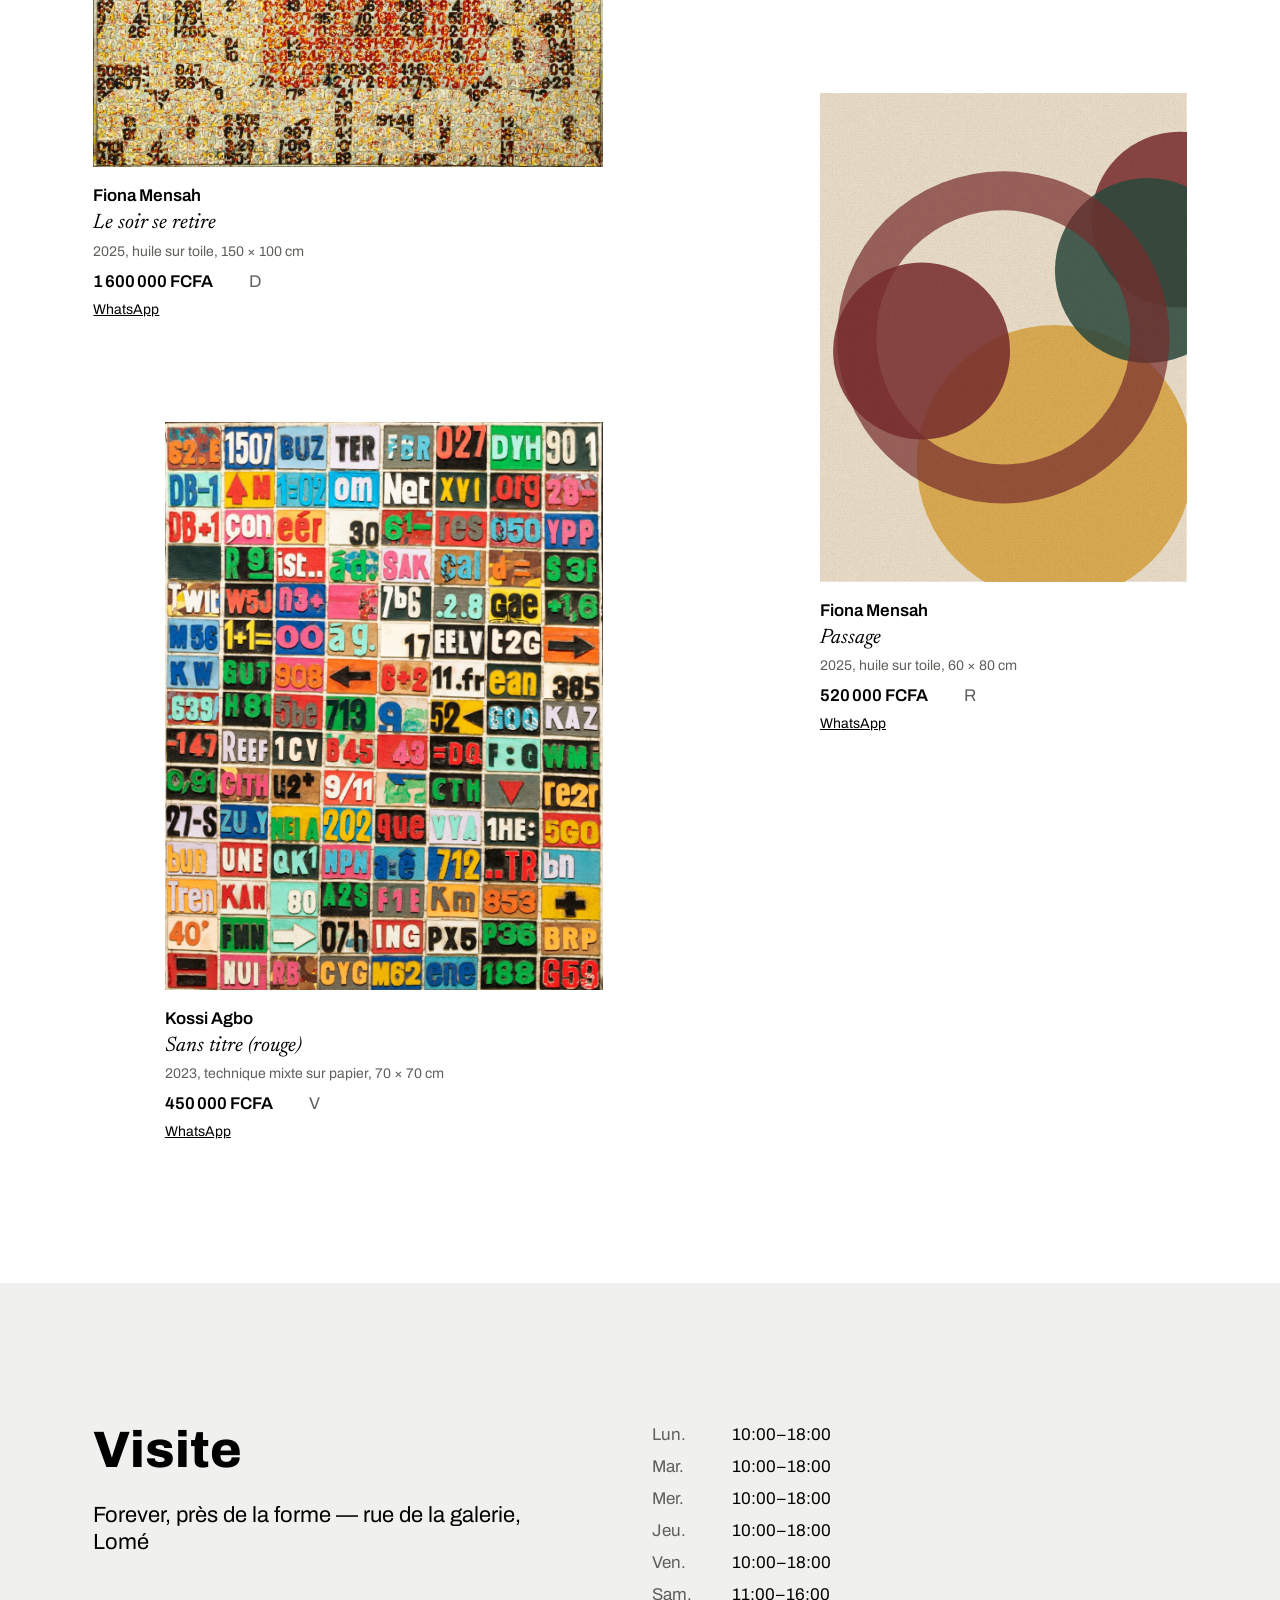
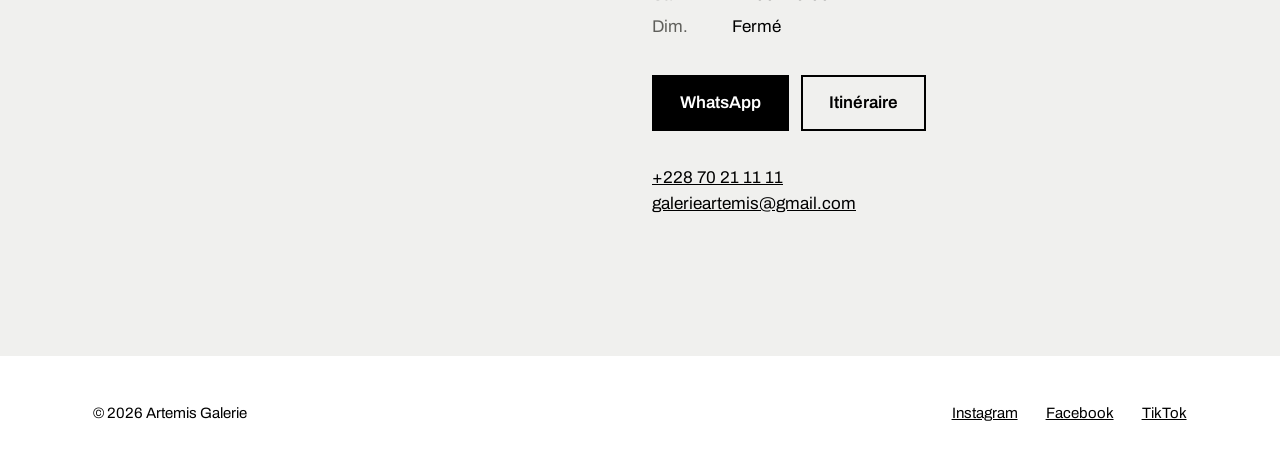
==== commit 5bab6ce2: "Changer la référence du logo dans le HTML pour utiliser logo.png" ====
--- a/index.html
+++ b/index.html
@@ -13,7 +13,7 @@
 <body>
 <header class="hero">
   <div id="hart"></div>
-  <a class="lg" href="#" aria-label="Artemis Galerie"><img src="logo.jpeg" alt="Artemis Galerie" aria-hidden="true"></a>
+  <a class="lg" href="#" aria-label="Artemis Galerie"><img src="logo.png" alt="Artemis Galerie" aria-hidden="true"></a>
   <button class="bg" aria-label="Menu" aria-expanded="false"><i></i><i></i><i></i></button>
   <h1 class="sr">Artemis Galerie</h1>
   <p class="pitch" data-i="pitch"></p>
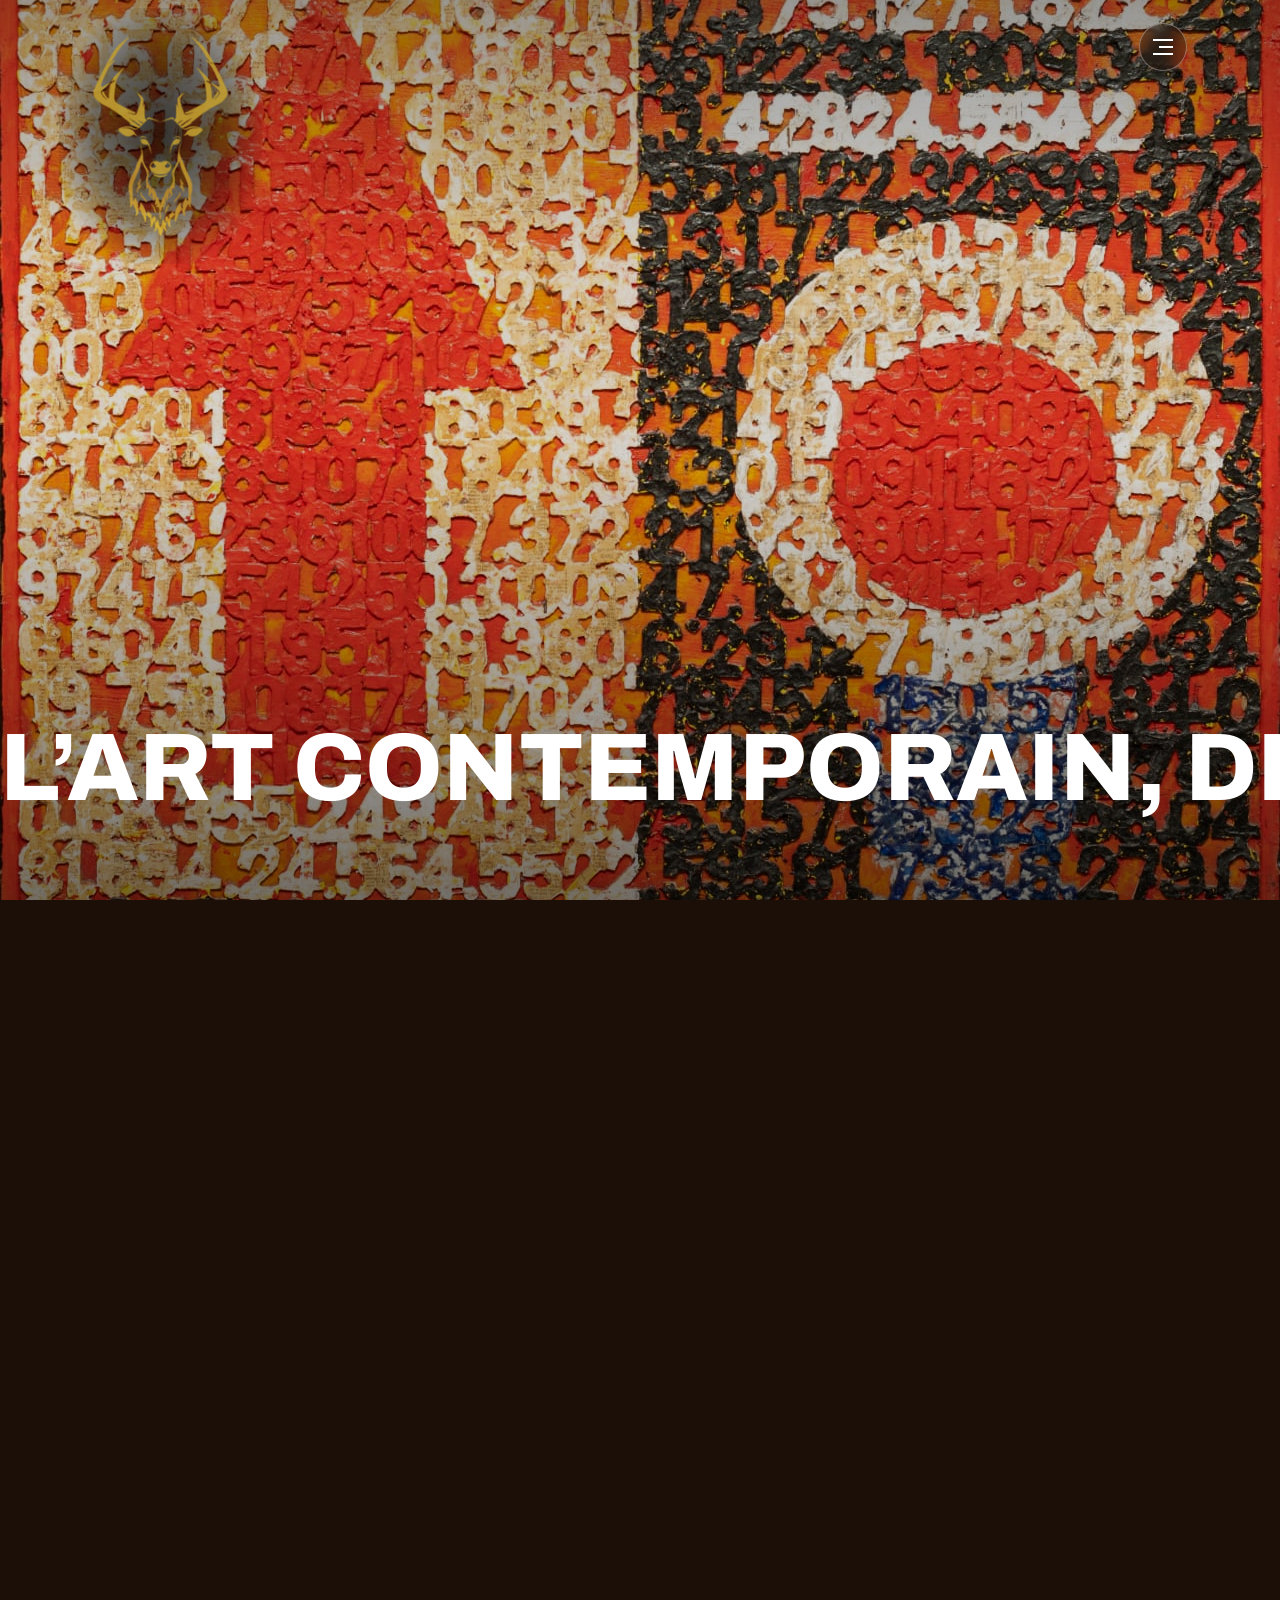
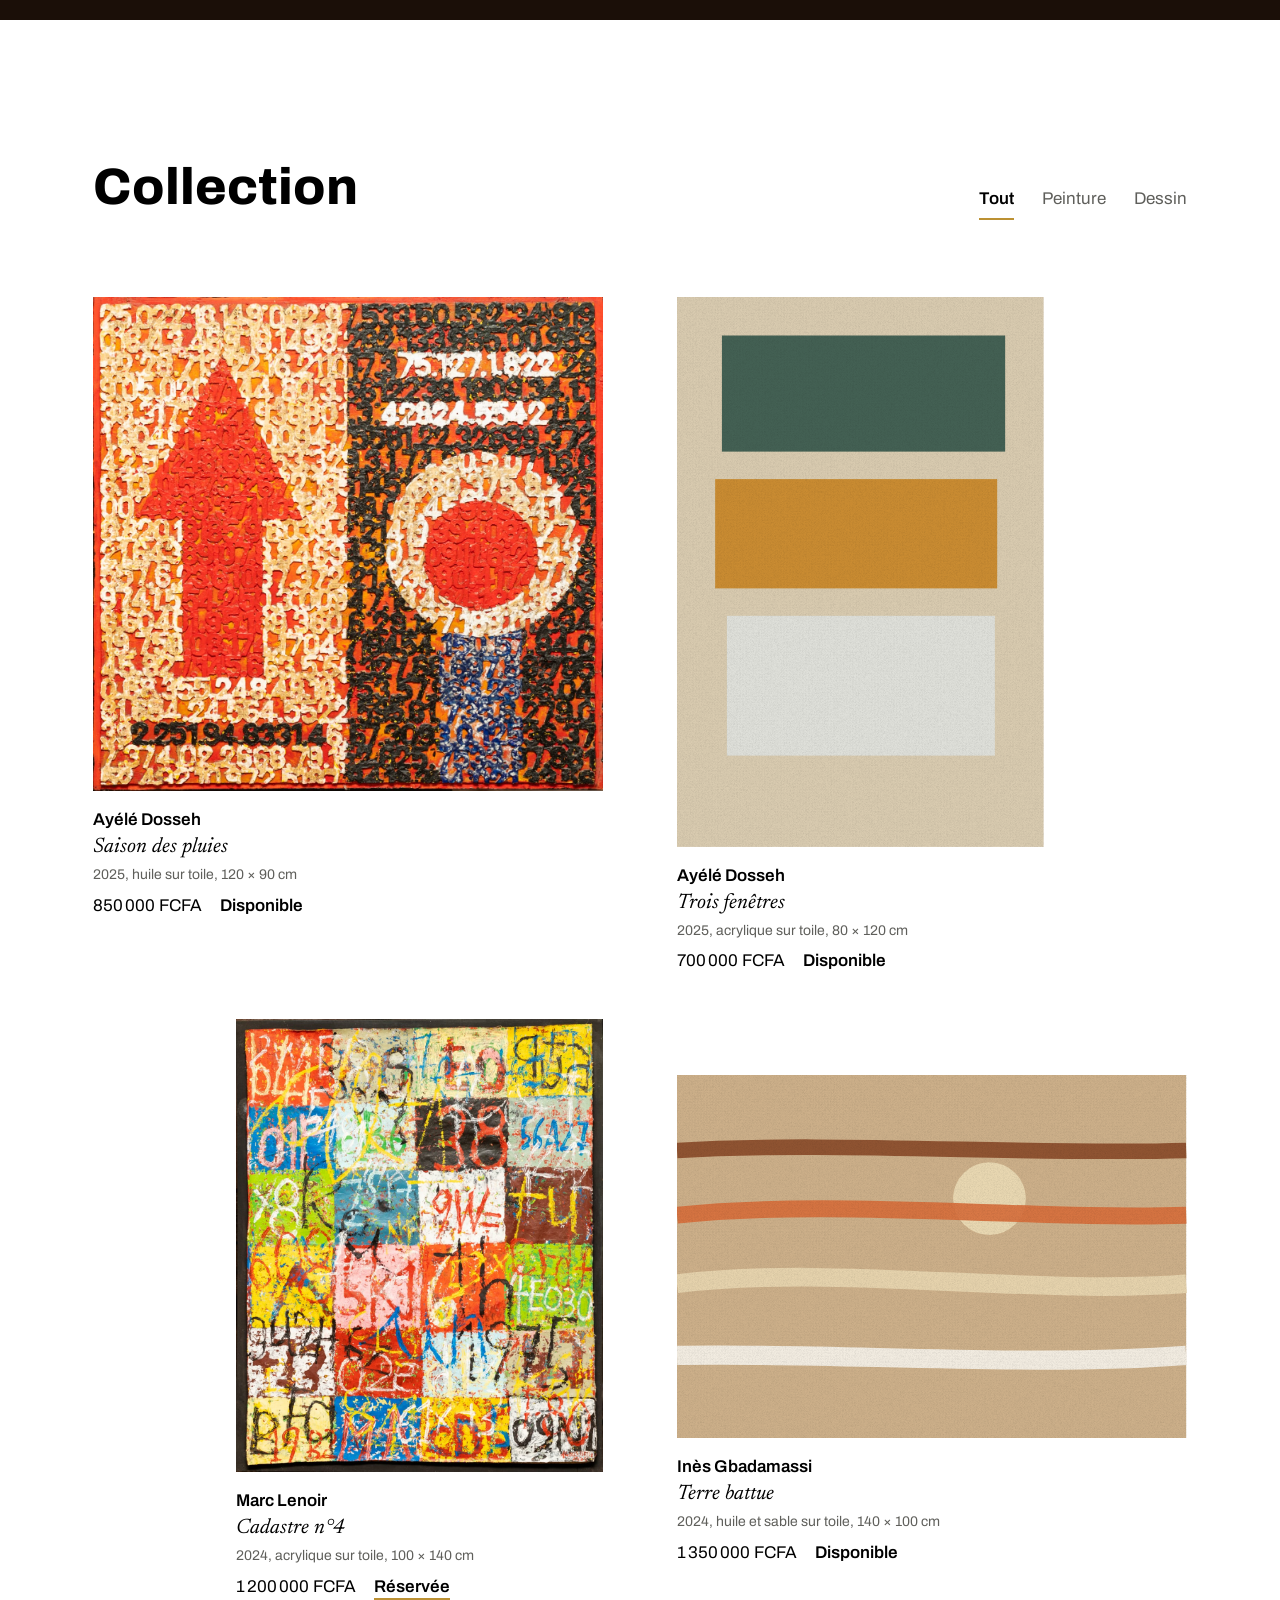
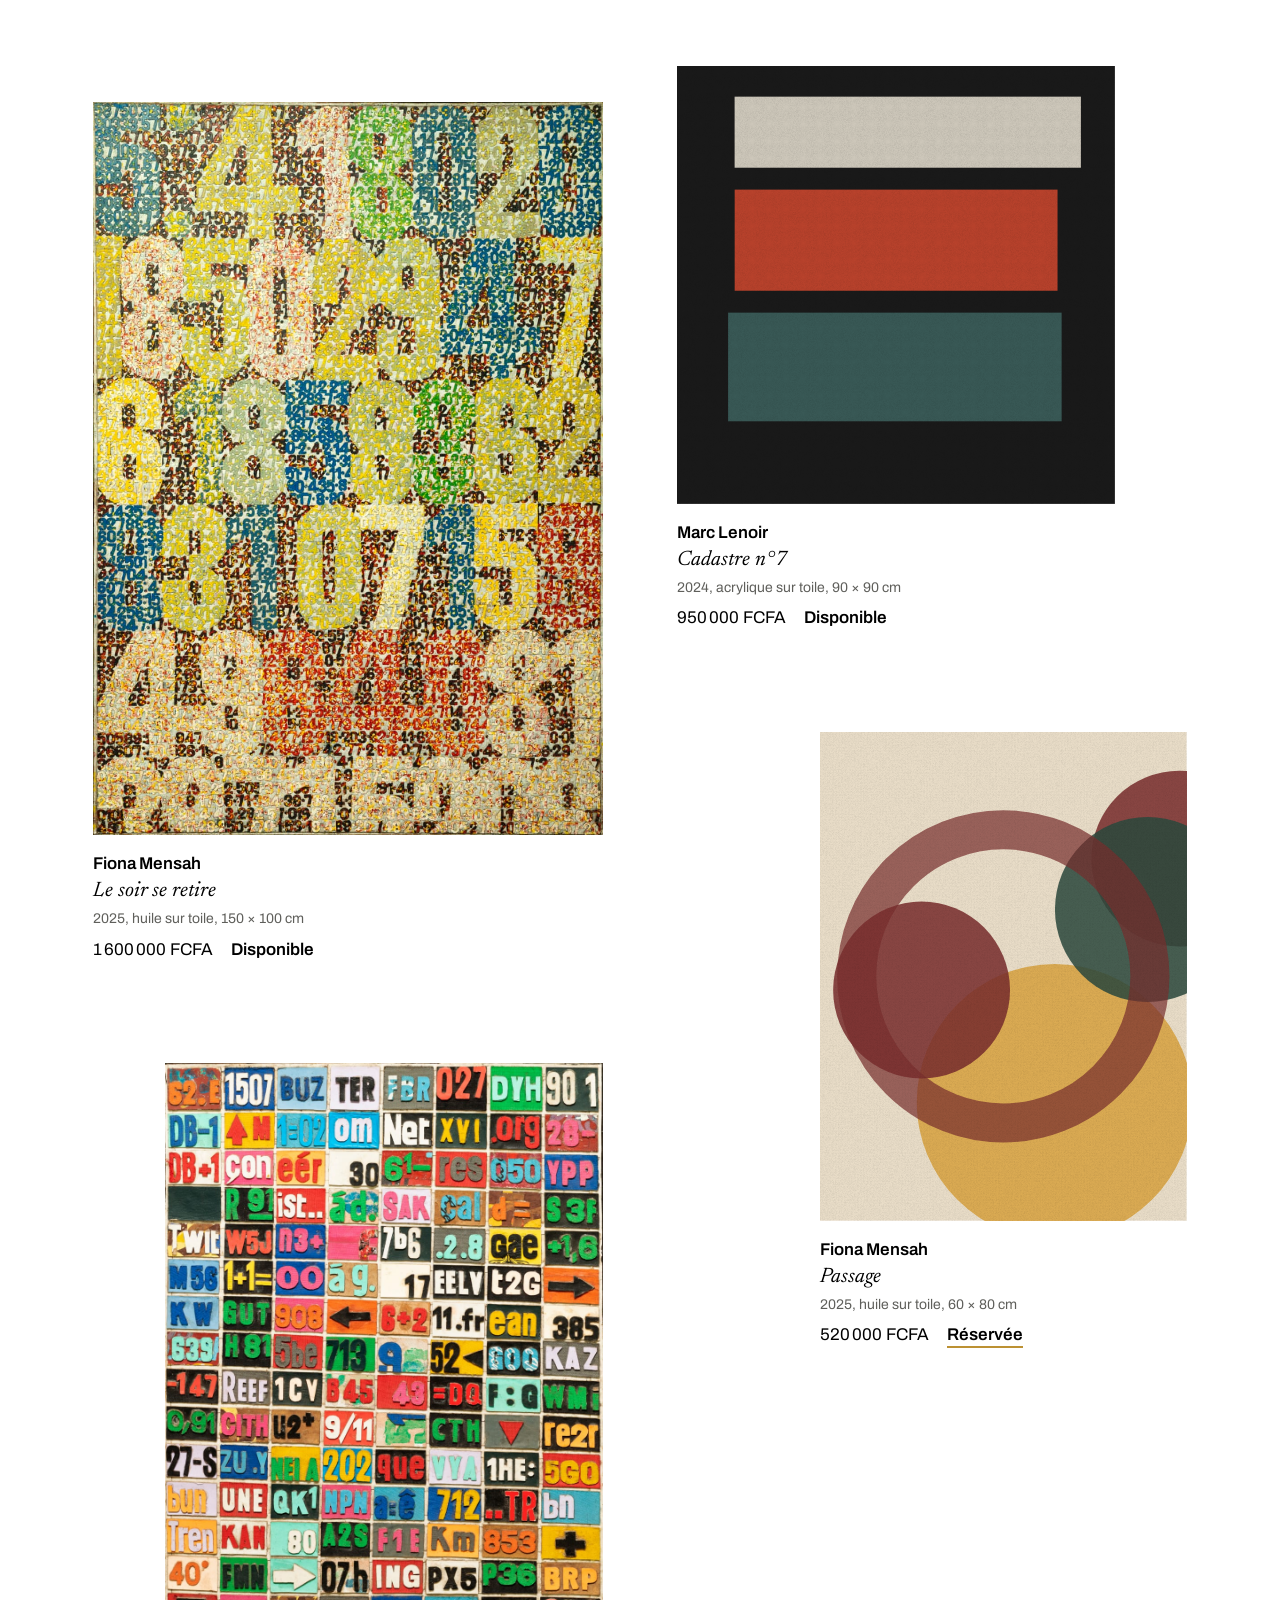
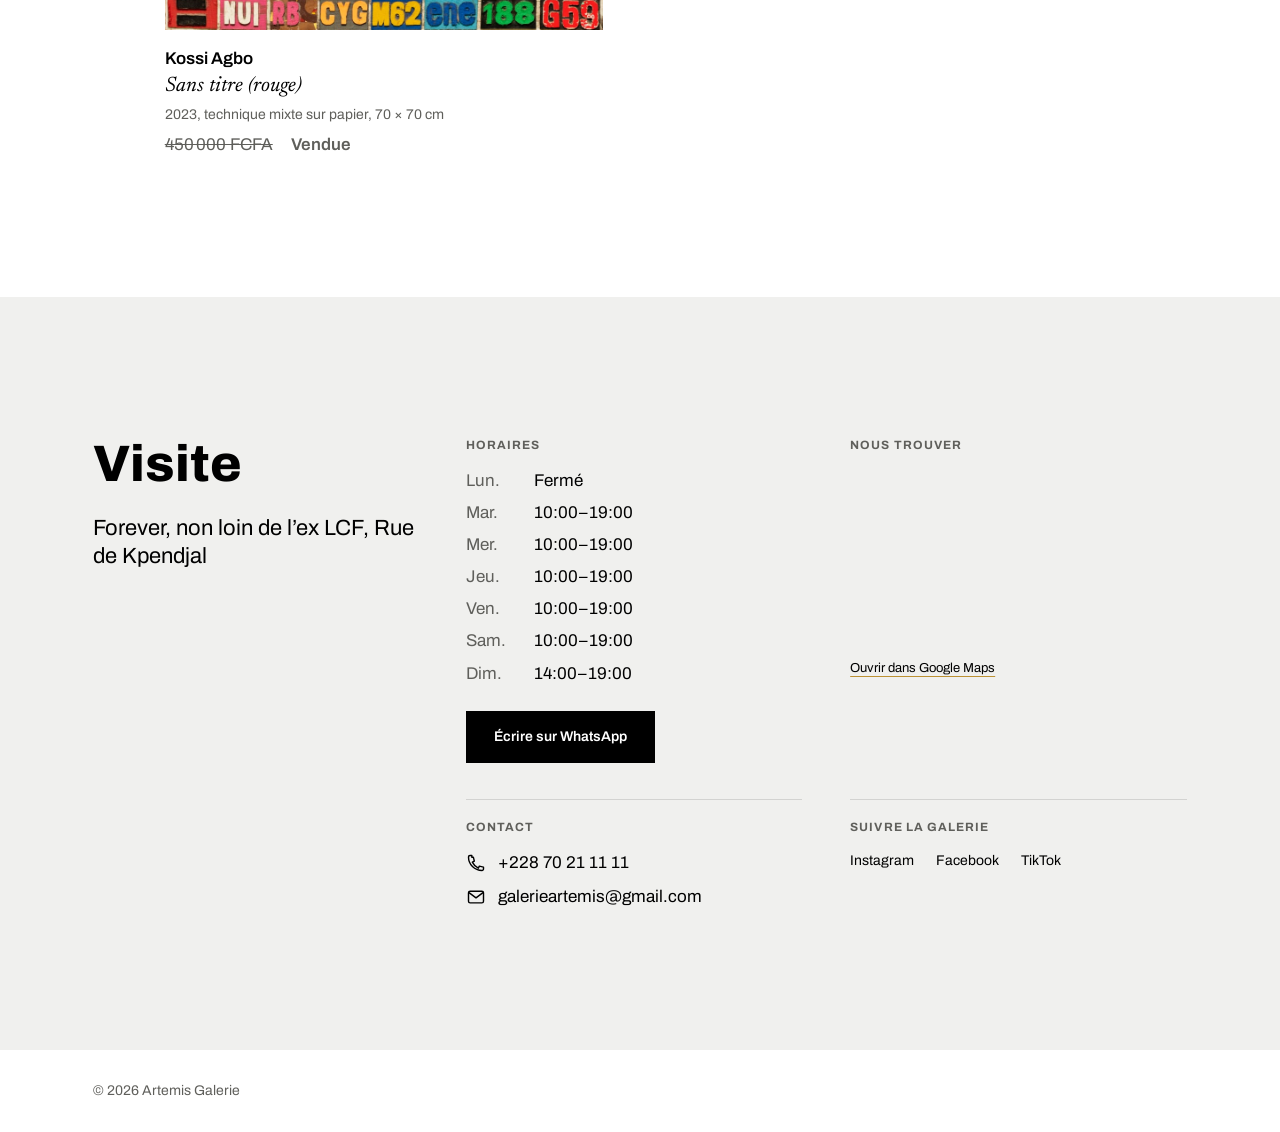
==== commit 062901d8: "updates" ====
--- a/index.html
+++ b/index.html
@@ -9,24 +9,26 @@
 <link rel="preconnect" href="https://fonts.gstatic.com" crossorigin>
 <link href="https://fonts.googleapis.com/css2?family=Archivo:wdth,wght@100..125,100..900&family=Newsreader:ital,opsz,wght@0,6..72,400;1,6..72,400&display=swap" rel="stylesheet">
 <link rel="stylesheet" href="styles.css">
+<link rel="stylesheet" href="catalogue.css">
 </head>
 <body>
 <header class="hero">
   <div id="hart"></div>
-  <a class="lg" href="#" aria-label="Artemis Galerie"><img src="logo.png" alt="Artemis Galerie" aria-hidden="true"></a>
-  <button class="bg" aria-label="Menu" aria-expanded="false"><i></i><i></i><i></i></button>
+  <a class="hl" id="hl" href="#" tabindex="-1" aria-hidden="true"></a>
+  <a class="lg" href="#" aria-label="Artemis Galerie"><img src="logo.png" alt="" aria-hidden="true"></a>
+  <button class="bg" aria-label="Menu" aria-expanded="false"><span></span><span></span><span></span></button>
   <h1 class="sr">Artemis Galerie</h1>
-  <p class="pitch" data-i="pitch"></p>
   <div class="mq" aria-hidden="true"><div class="trk" id="trk"></div></div>
-  <p class="ct" id="ct"></p>
 </header>
 <nav class="menu" id="menu" aria-label="Menu">
   <button class="cl" id="cl" data-i="close"></button>
   <ul><li><a href="#collection" data-i="nCol"></a></li><li><a href="#visite" data-i="nVis"></a></li></ul>
   <div class="ft"><div class="lang" role="group" aria-label="Langue"><button data-l="fr">FR</button><button data-l="en">EN</button></div>
-  <a href="https://www.instagram.com/artemisgalerietg/" target="_blank" rel="noopener">Instagram</a>
-  <a href="https://www.facebook.com/p/Artemis-Galerie-61569428815346/" target="_blank" rel="noopener">Facebook</a>
-  <a href="https://www.tiktok.com/@artemis.galerie" target="_blank" rel="noopener">TikTok</a></div>
+  <nav class="social" aria-label="Réseaux sociaux">
+    <a href="https://www.instagram.com/artemisgalerietg/" target="_blank" rel="noopener">Instagram</a>
+    <a href="https://www.facebook.com/p/Artemis-Galerie-61569428815346/" target="_blank" rel="noopener">Facebook</a>
+    <a href="https://www.tiktok.com/@artemis.galerie" target="_blank" rel="noopener">TikTok</a>
+  </nav></div>
 </nav>
 <main>
   <section class="sec" id="collection">
@@ -34,62 +36,68 @@
     <div class="wall" id="wall"></div>
   </section>
   <section class="sec visit" id="visite">
-    <div><h2 data-i="nVis"></h2><address data-i="addr"></address></div>
-    <div>
-      <dl id="hrs"></dl>
-      <div class="btns"><a class="btn k" id="wa" target="_blank" rel="noopener"></a><a class="btn" href="https://maps.app.goo.gl/XiqSTBWZrN7b4yDK7" target="_blank" rel="noopener" data-i="dir"></a></div>
-      <div class="cn"><a href="tel:+22870211111">+228 70 21 11 11</a><a href="mailto:galerieartemis@gmail.com">galerieartemis@gmail.com</a></div>
+    <div class="visit-intro"><h2 data-i="nVis"></h2><address data-i="addr"></address></div>
+    <div class="visit-content">
+      <section class="visit-block hours-block">
+        <h3 data-i="hoursLabel"></h3>
+        <dl id="hrs"></dl>
+        <a class="btn k visit-wa" id="wa" data-i="wa" target="_blank" rel="noopener"></a>
+      </section>
+      <section class="visit-block map-block">
+        <h3 data-i="mapLabel"></h3>
+        <div class="visit-map"><iframe src="https://maps.google.com/maps?q=6.1628644,1.2293956&amp;z=16&amp;output=embed" title="Carte Google Maps de la Galerie Artémis" loading="lazy" referrerpolicy="no-referrer-when-downgrade" allowfullscreen></iframe></div>
+        <a class="map-link" href="https://maps.app.goo.gl/XiqSTBWZrN7b4yDK7" target="_blank" rel="noopener" data-i="map"></a>
+      </section>
+      <div class="contact-block">
+        <h3 data-i="contactLabel"></h3>
+        <div class="cn">
+          <a href="tel:+22870211111"><svg viewBox="0 0 24 24" aria-hidden="true" focusable="false"><path d="M7 3H4.8A1.8 1.8 0 0 0 3 4.8C3 13.75 10.25 21 19.2 21a1.8 1.8 0 0 0 1.8-1.8V17l-5-1.2-1.2 2.4a15 15 0 0 1-7.2-7.2L10 9.8 8.8 5H7z"/></svg><span>+228 70 21 11 11</span></a>
+          <a href="mailto:galerieartemis@gmail.com"><svg viewBox="0 0 24 24" aria-hidden="true" focusable="false"><rect x="3" y="5" width="18" height="14" rx="2"/><path d="m4 7 8 6 8-6"/></svg><span>galerieartemis@gmail.com</span></a>
+        </div>
+      </div>
+      <div class="social-block">
+        <h3 data-i="socialLabel"></h3>
+        <nav class="visit-social social" aria-label="Réseaux sociaux">
+          <a href="https://www.instagram.com/artemisgalerietg/" target="_blank" rel="noopener">Instagram</a>
+          <a href="https://www.facebook.com/p/Artemis-Galerie-61569428815346/" target="_blank" rel="noopener">Facebook</a>
+          <a href="https://www.tiktok.com/@artemis.galerie" target="_blank" rel="noopener">TikTok</a>
+        </nav>
+      </div>
     </div>
   </section>
 </main>
-<footer><span>© 2026 Artemis Galerie</span>
-<nav><a href="https://www.instagram.com/artemisgalerietg/" target="_blank" rel="noopener">Instagram</a><a href="https://www.facebook.com/p/Artemis-Galerie-61569428815346/" target="_blank" rel="noopener">Facebook</a><a href="https://www.tiktok.com/@artemis.galerie" target="_blank" rel="noopener">TikTok</a></nav></footer>
+<footer><span>© 2026 Artemis Galerie</span></footer>
+<script src="data.js"></script>
+<script src="app.js"></script>
 <script>
-const W=[
-{id:1,a:'Ayélé Dosseh',t:['Saison des pluies','Rainy season'],y:2025,m:['Huile sur toile','Oil on canvas'],d:'120 × 90 cm',pr:850000,s:'d',r:4/3,st:'b',p:['#1B0F08','#5E2A10','#B8651A','#E0A84A','#F8E7C7'],src:'WhatsApp Image 2026-10-23 at 02.04.41.jpeg'},
-{id:2,a:'Marc Lenoir',t:['Cadastre n°4','Land register no. 4'],y:2024,m:['Acrylique sur toile','Acrylic on canvas'],d:'100 × 140 cm',pr:1200000,s:'r',r:5/7,st:'f',p:['#E8E4DA','#1F3A4D','#C2452D','#E3C39A','#BCC2C7'],src:'WhatsApp Image 2026-10-23 at 02.07.25.jpeg'},
-{id:3,a:'Fiona Mensah',t:['Le soir se retire','Evening withdraws'],y:2025,m:['Huile sur toile','Oil on canvas'],d:'150 × 100 cm',pr:1600000,s:'d',r:1.5,st:'c',p:['#14213D','#FCA311','#E5E5E5','#8C9A9E','#F0B27A'],src:'WhatsApp Image 2026-10-23 at 02.08.00.jpeg'},
-{id:4,a:'Kossi Agbo',t:['Sans titre (rouge)','Untitled (red)'],y:2023,m:['Technique mixte sur papier','Mixed media on paper'],d:'70 × 70 cm',pr:450000,s:'v',r:1,st:'s',p:['#EFE9DF','#B3261E','#11B7A5','#F5C74F','#E0D7C5'],src:'WhatsApp Image 2026-10-23 at 02.09.50.jpeg'},
-{id:5,a:'Ayélé Dosseh',t:['Trois fenêtres','Three windows'],y:2025,m:['Acrylique sur toile','Acrylic on canvas'],d:'80 × 120 cm',pr:700000,s:'d',r:2/3,st:'f',p:['#D9CBB0','#3B5B4F','#C9892B','#E0E2DE','#A8A062']},
-{id:6,a:'Inès Gbadamassi',t:['Terre battue','Packed earth'],y:2024,m:['Huile et sable sur toile','Oil and sand on canvas'],d:'140 × 100 cm',pr:1350000,s:'d',r:1.4,st:'b',p:['#CDB08A','#8A4B2A','#D86E3B','#E9D8B2','#F7F3EB']},
-{id:7,a:'Marc Lenoir',t:['Cadastre n°7','Land register no. 7'],y:2024,m:['Acrylique sur toile','Acrylic on canvas'],d:'90 × 90 cm',pr:950000,s:'d',r:1,st:'f',p:['#1A1A1A','#D8D2C4','#C2452D','#3B5D5A','#F0D190']},
-{id:8,a:'Fiona Mensah',t:['Passage','Passage'],y:2025,m:['Huile sur toile','Oil on canvas'],d:'60 × 80 cm',pr:520000,s:'r',r:.75,st:'c',p:['#E9DDC8','#2D4A3E','#D9A441','#7A2E2E','#F0F4F4']}];
-const T={fr:{pitch:'Une sélection d’art contemporain, à parcourir ici avant de venir la voir à la galerie.',head:'L’ART CONTEMPORAIN, DE PRÈS',nCol:'Collection',nVis:'Visite',close:'Fermer',addr:'Forever, près de la forme — rue de la galerie, Lomé',loc:'fr-FR',wa:'WhatsApp',dir:'Itinéraire',gen:'Bonjour, je voudrais recevoir plus d’informations sur la collection.',f:{all:'Tout',d:'Dessin',r:'Peinture',v:'Varia',s:'Sérigraphie'},h:[['Lun.','10:00–18:00'],['Mar.','10:00–18:00'],['Mer.','10:00–18:00'],['Jeu.','10:00–18:00'],['Ven.','10:00–18:00'],['Sam.','11:00–16:00'],['Dim.','Fermé']]},
-en:{pitch:'A selection of contemporary art to browse here before visiting the gallery.',head:'CONTEMPORARY ART, UP CLOSE',nCol:'Collection',nVis:'Visit',close:'Close',addr:'Forever, near the form — gallery street, Lomé',loc:'en-US',wa:'WhatsApp',dir:'Directions',gen:'Hello, I would like more information about the collection.',f:{all:'All',d:'Drawing',r:'Painting',v:'Varied',s:'Screen print'},h:[['Mon.','10:00–18:00'],['Tue.','10:00–18:00'],['Wed.','10:00–18:00'],['Thu.','10:00–18:00'],['Fri.','10:00–18:00'],['Sat.','11:00–16:00'],['Sun.','Closed']]}};
-const $=s=>document.querySelector(s),$$=s=>document.querySelectorAll(s),NUM='22870211111';
-let L='fr',F='all';try{L=localStorage.getItem('lg')||'fr'}catch(e){}
-let cur=0;const HS=[W[0],W[1],W[2]];function cap(){const h=HS[cur];$('#ct').innerHTML=`${h.a}, <em>${h.t[L==='en'?1:0]}</em>, ${h.y}`}
-const R=a=>()=>{a|=0;a=a+0x6D2B79F5|0;let t=Math.imul(a^a>>>15,1|a);t=t+Math.imul(t^t>>>7,61|t)^t;return((t^t>>>14)>>>0)/4294967296};
-function art(w,k,hero){
-  if(w.src){
-    return `<img src="${w.src}" alt="${w.t[L==='en'?1:0]}" class="${hero?'art':'photo'}" loading="lazy" ${hero ? 'style="width:100%;height:100%;object-fit:cover;display:block;"' : 'style="width:100%;height:auto;display:block;object-fit:cover;"'}>`;
-  }
-  const H=Math.round(1000/w.r),r=R(w.id*977),p=w.p,c=()=>p[Math.floor(r()*p.length)];let s=`<rect width="1000" height="${H}" fill="${p[0]}"/>`;
-  if(w.st==='b'){s+=`<circle cx="${300+r()*400}" cy="${H*.34}" r="${H*.1}" fill="${p[p.length-2]}"/>`;for(let i=1;i<5;i++){const y=H*i/5+(r()-.5)*H*.06;s+=`<path d="M0 ${y}C300 ${y-H*.07*r()} 700 ${y+H*.07*r()} 1000 ${y}" stroke="${p[i%p.length]}" stroke-width="${24+r()*18}" fill="none" opacity=".9"/>`}} else if(w.st==='f'){let y=H*.07;for(let i=1;i<4;i++){const h=H*(.15+r()*.12);s+=`<rect x="${70+r()*70}" y="${y}" width="${700+r()*170}" height="${h}" fill="${p[i%p.length]}" opacity=".94"/>`;y+=h+H*.05}} else if(w.st==='c'){for(let i=0;i<4;i++)s+=`<circle cx="${r()*1000}" cy="${r()*H}" r="${120+r()*260}" fill="${c()}" opacity=".86"/>`;s+=`<circle cx="500" cy="${H/2}" r="${H*.3}" fill="none" stroke="${p[3]}" stroke-width="${H*.08}" opacity=".7"/>`} else for(let i=0;i<6;i++){const q=()=>`${r()*1000} ${r()*H}`;s+=`<path d="M${q()}C${q()} ${q()} ${q()}" stroke="${c()}" stroke-width="${30+r()*70}" fill="none" stroke-linecap="round" opacity=".9"/>`}
-  s+=`<filter id="n${k}"><feTurbulence baseFrequency=".85" numOctaves="2" seed="${w.id}"/><feColorMatrix values="0 0 0 0 0 0 0 0 0 0 0 0 0 0 0 0 0 0 .22 0"/></filter><rect width="1000" height="${H}" filter="url(#n${k})" opacity=".45"/>`;
-  return `<svg viewBox="0 0 1000 ${H}" ${hero?'class="art" preserveAspectRatio="xMidYMid slice"':''} role="img" aria-label="${w.t[L==='en'?1:0]}">${s}</svg>`;
-}
-const fm=n=>new Intl.NumberFormat(T[L].loc).format(n)+'\u00a0FCFA',wa=m=>`https://wa.me/${NUM}?text=${encodeURIComponent(m)}`;
-function card(w){const x=T[L],n=w.r<.9?72:w.r<1.1?86:100,ti=w.t[L==='en'?1:0];
- return `<figure style="width:${n}%">${art(w,w.id)}<figcaption><div class="ar">${w.a}</div><div class="tt"><em>${ti}</em></div><div class="mt">${w.y}, ${w.m[L==='en'?1:0].toLowerCase()}, ${w.d}</div><div class="row"><b>${fm(w.pr)}</b><span class="r"></span><span class="v">${w.s.toUpperCase()}</span></div><a class="ask" href="https://wa.me/${NUM}?text=${encodeURIComponent(`Bonjour, je suis intéressé par ${w.a} – ${ti}.`) }" target="_blank" rel="noopener">${x.wa}</a></figcaption></figure>`}
-function render(){const x=T[L],h=W[0];document.documentElement.lang=L;
-  $$('[data-i]').forEach(e=>e.textContent=x[e.dataset.i]);
-  const seg=`<span>${x.head}</span><i></i>`;$('#trk').innerHTML=`<div>${seg.repeat(2)}</div><div>${seg.repeat(2)}</div>`;
-  $('#hart').innerHTML=HS.map((w,i)=>art(w,'h'+i,1).replace('class="art"','class="art'+(i===cur?' on':'')+'"')).join('');cap();
-  $('#flt').innerHTML=Object.keys(x.f).map(k=>`<button data-f="${k}" aria-pressed="${k===F}">${x.f[k]}</button>`).join('');
-  $('#wall').innerHTML=W.filter(w=>F==='all'||w.s===F).map(card).join('');
+const {$,$$,W}=A;
+let F='all',cur=0;
+const HS=[W[0],W[1],W[2]];
+const TY=['peinture','dessin','serigraphie','varia'].filter(k=>W.some(w=>w.ty===k));
+
+function card(w){const u=A.url(w),ti=A.ti(w);
+  return `<figure style="width:${w.r<.9?72:w.r<1.1?86:100}%"><a class="im" href="${u}" style="--vt:w${w.id}" aria-label="${ti}">${A.art(w,w.id)}</a><figcaption><div class="ar">${w.a}</div><div class="tt"><a href="${u}"><em>${ti}</em></a></div><div class="mt">${A.meta(w)}</div><div class="row">${A.price(w)}</div></figcaption></figure>`}
+
+function linkHero(){ $('#hl').href=A.url(HS[cur]) }
+
+function render(){const x=A.x();A.apply();
+  const seg=`<span>${x.head}</span><i></i><span>Artemis Galerie</span><i></i>`;
+  $('#trk').innerHTML=`<div>${seg.repeat(2)}</div><div>${seg.repeat(2)}</div>`;
+  $('#hart').innerHTML=HS.map((w,i)=>A.art(w,'h'+i,1).replace('class="art"','class="art'+(i===cur?' on':'')+'"')).join('');
+  linkHero();
+  $('#flt').innerHTML=['all',...TY].map(k=>`<button data-f="${k}" aria-pressed="${k===F}">${x.f[k]}</button>`).join('');
+  $('#wall').innerHTML=W.filter(w=>F==='all'||w.ty===F).map(card).join('');
   $('#hrs').innerHTML=x.h.map(r=>`<dt>${r[0]}</dt><dd>${r[1]}</dd>`).join('');
-  $('#wa').textContent=x.wa;$('#wa').href=wa(x.gen);
-  $$('.lang button').forEach(b=>b.setAttribute('aria-pressed',b.dataset.l===L))}
-document.addEventListener('click',e=>{const b=e.target.closest('[data-f],[data-l]');if(!b)return;
- if(b.dataset.f){F=b.dataset.f;const y=scrollY;render();scrollTo(0,y)}
- else{L=b.dataset.l;try{localStorage.setItem('lg',L)}catch(_){}render()}});
- const mn=$('#menu'),bg=$('.bg');mn.inert=true;
- function tg(o){mn.classList.toggle('open',o);bg.setAttribute('aria-expanded',o);mn.inert=!o;(o?$('#cl'):bg).focus()}
- bg.onclick=()=>tg(true);$('#cl').onclick=()=>tg(false);$$('#menu a[href^="#"]').forEach(a=>a.onclick=()=>tg(false));
- addEventListener('keydown',e=>{if(e.key==='Escape'&&mn.classList.contains('open'))tg(false)});
- render();
- setInterval(()=>{if(document.hidden||matchMedia('(prefers-reduced-motion:reduce)').matches)return;cur=(cur+1)%HS.length;$$('#hart .art').forEach((s,i)=>s.classList.toggle('on',i===cur));cap()},7000)
+  $('#wa').href=A.wa(x.gen)}
+
+document.addEventListener('click',e=>{const b=e.target.closest('[data-f]');if(!b)return;
+  F=b.dataset.f;const y=scrollY;render();scrollTo(0,y)});
+
+A.onLang=render;A.init();render();
+
+setInterval(()=>{if(document.hidden||matchMedia('(prefers-reduced-motion:reduce)').matches)return;
+  cur=(cur+1)%HS.length;
+  $$('#hart .art').forEach((s,i)=>s.classList.toggle('on',i===cur));linkHero()},7000);
 </script>
 </body>
 </html>
--- a/styles.css
+++ b/styles.css
@@ -4,38 +4,45 @@
 html{scroll-behavior:smooth;scroll-padding-top:env(safe-area-inset-top,0px)}
 *,*::before,*::after{box-sizing:inherit}
 body{margin:0;background:var(--wall);color:var(--tx);font:400 17px/1.3 Archivo,"Helvetica Neue",Arial,sans-serif;-webkit-font-smoothing:antialiased}
-a{color:inherit}button{font:inherit;color:inherit;background:none;border:0;padding:0;cursor:pointer}
+a{color:inherit}
+button{font:inherit;color:inherit;background:none;border:0;padding:0;cursor:pointer}
 :focus-visible{outline:2px solid var(--tx);outline-offset:3px}
 .hero :focus-visible,.menu :focus-visible{outline-color:#fff}
 .sr{position:absolute;width:1px;height:1px;overflow:hidden;clip:rect(0 0 0 0);white-space:nowrap}
 em{font-family:Newsreader,Georgia,serif;font-style:italic}
-/* hero */
+
 .hero{position:relative;height:100svh;min-height:560px;overflow:hidden;background:#1B0F08;color:#fff}
-.hero .art{position:absolute;inset:0;width:100%;height:100%;opacity:0;transition:opacity 1.4s ease}.hero .art.on{opacity:1;animation:set 7s var(--e) both}
-@keyframes set{from{transform:scale(1.06)}}
+.hero .art{position:absolute;inset:0;width:100%;height:100%;opacity:0;transition:opacity 1.4s ease}
+.hero .art.on{opacity:1;animation:set 7s var(--e) both}
+.hero .art-main{display:block;width:100%;height:100%;object-fit:cover}
+@keyframes set{from{transform:scale(1.01)}}
 .hero::after{content:"";position:absolute;inset:0;background:linear-gradient(rgba(0,0,0,.4),rgba(0,0,0,.16) 28%,rgba(0,0,0,.16) 50%,rgba(0,0,0,.55));pointer-events:none}
 .hero>*:not(.art){z-index:2}
-.lg{position:absolute;top:0;left:var(--m);width:clamp(64px,7.3vw,100px);aspect-ratio:1;background:#000;display:grid;place-items:center;overflow:hidden;border-radius:50%}
-.lg svg{height:76%;width:auto;display:block;fill:#fff}
-.bg,.cl{position:absolute;top:calc(clamp(64px,7.3vw,100px)/2);right:var(--m);transform:translateY(-50%);min-width:44px;min-height:44px;display:grid;align-content:center;justify-items:end;gap:6px}
-.bg i{display:block;width:24px;height:2px;background:#fff}
-.pitch{position:absolute;left:var(--m);top:47%;width:min(19.6rem,calc(100% - 2*var(--m)));margin:0;font-weight:600;line-height:1.27}
+.lg{position:absolute;top:clamp(18px,3vw,36px);left:var(--m);width:clamp(96px,10.5vw,155px);display:block}
+.lg::before{content:"";position:absolute;inset:-28px -34px;background:radial-gradient(ellipse,rgba(0,0,0,.72),rgba(0,0,0,.38) 48%,transparent 76%);pointer-events:none}
+.lg img{position:relative;display:block;width:100%;height:auto}
+.bg,.cl{position:absolute;top:calc(clamp(64px,7.3vw,100px)/2);right:var(--m);transform:translateY(-50%);min-width:48px;min-height:48px;display:grid;place-content:center;justify-items:center;gap:5px;border:1px solid rgba(255,255,255,.32);border-radius:50%;background:rgba(0,0,0,.28);backdrop-filter:blur(8px);-webkit-backdrop-filter:blur(8px)}
+.bg span{display:block;width:20px;height:2px;background:#fff;transition:transform .25s var(--e),width .25s var(--e)}
+.bg span:nth-child(2){width:14px;justify-self:end}
+.bg:hover span:nth-child(2){width:20px}
 .mq{position:absolute;left:0;right:0;bottom:9%;overflow:hidden;white-space:nowrap;font:800 clamp(2.6rem,7.5vw,8.5rem)/1.05 Archivo,"Helvetica Neue",Arial,sans-serif}
 .trk{display:flex;width:max-content;animation:mq 40s linear infinite}
 .trk>div{display:flex;align-items:center}
 .trk i{display:block;width:.8em;height:.07em;margin:0 .45em;background:linear-gradient(90deg,var(--or),var(--or2))}
 @keyframes mq{to{transform:translateX(-50%)}}
-.ct{position:absolute;right:var(--m);bottom:22px;margin:0;font-size:14px;text-align:right}
-.ct em{font-size:15px}
-/* menu */
-.menu{position:fixed;inset:0;z-index:20;background:#000;color:#fff;display:flex;flex-direction:column;justify-content:space-between;padding:calc(env(safe-area-inset-top,0px) + 120px) var(--m) calc(env(safe-area-inset-bottom,0px) + 24px) var(--m);visibility:hidden;clip-path:inset(0 0 100% 0);transition:clip-path .7s var(--e),visibility 0s linear .7s}
+
+.menu{position:fixed;inset:0;z-index:20;background:#000;color:#fff;display:flex;flex-direction:column;justify-content:space-between;padding:calc(env(safe-area-inset-top,0px) + 120px) var(--m) calc(env(safe-area-inset-bottom,0px) + 24px);visibility:hidden;clip-path:inset(0 0 100% 0);transition:clip-path .7s var(--e),visibility 0s linear .7s}
 .menu.open{clip-path:inset(0);visibility:visible;transition:clip-path .7s var(--e),visibility 0s linear 0s}
-.menu .cl{top:calc(env(safe-area-inset-top,0px) + clamp(64px,7.3vw,100px)/2)}
+.menu .cl{top:calc(env(safe-area-inset-top,0px) + clamp(64px,7.3vw,100px)/2);border-color:rgba(255,255,255,.45);font-size:13px}
 .menu ul{list-style:none;margin:0;padding:0}
 .menu li a{display:block;font:800 clamp(2.4rem,8vw,6rem)/1.1 Archivo,sans-serif;text-decoration:none;padding:.05em 0}
-.menu .ft{display:flex;flex-wrap:wrap;gap:12px 40px;align-items:center}
-.menu .lang button{padding:8px 4px;margin-right:12px;opacity:.55}.menu .lang button[aria-pressed=true]{opacity:1;border-bottom:2px solid var(--or)}
-/* sections */
+.menu .ft{display:flex;flex-wrap:wrap;gap:20px 40px;align-items:center}
+.social{display:flex;flex-wrap:wrap;gap:10px 28px;align-items:center}
+.social a{text-decoration:none;font-size:14px;transition:color .2s}
+.social a:hover{color:var(--or2)}
+.menu .lang button{padding:8px 4px;margin-right:12px;opacity:.55}
+.menu .lang button[aria-pressed=true]{opacity:1;border-bottom:2px solid var(--or)}
+
 .sec{padding:clamp(96px,11vw,160px) var(--m)}
 h2{font:800 clamp(2rem,4vw,3.5rem)/1.05 Archivo,sans-serif;margin:0}
 .hd{display:flex;flex-wrap:wrap;justify-content:space-between;align-items:baseline;gap:20px;margin-bottom:clamp(48px,6vw,88px)}
@@ -45,24 +52,55 @@
 .wall{column-count:2;column-gap:calc(var(--m)*.8)}
 .wall figure{break-inside:avoid;margin:0 0 clamp(56px,8vw,120px);transition:opacity .4s}
 .wall figure:nth-child(even){margin-left:auto}
-.wall svg{display:block;width:100%;height:auto}
+.wall svg,.wall .im img{display:block;width:100%;height:auto}
 @media(hover:hover){.wall:hover figure{opacity:.45}.wall figure:hover{opacity:1}}
 figcaption{padding-top:18px;max-width:30rem}
 .ar{font-weight:600}
 .tt{font-size:21px;line-height:1.2;margin:2px 0 6px}
 .mt{color:var(--gr);font-size:14px}
 .row{display:flex;flex-wrap:wrap;gap:4px 18px;margin-top:10px;align-items:baseline}
-.row b{font-weight:600}.row .r{border-bottom:2px solid var(--or)}.row .v{color:var(--gr)}
+.row b{font-weight:600}
 .ask{display:inline-block;margin-top:8px;font-size:14px}
 .visit{background:var(--pl);display:grid;grid-template-columns:repeat(12,1fr);gap:48px 24px}
-.visit>div:first-child{grid-column:1/6}.visit>div:last-child{grid-column:7/13}
+.visit-intro{grid-column:1/5}
+.visit-content{grid-column:5/13;display:grid;grid-template-columns:repeat(2,minmax(0,1fr));gap:36px 48px;align-content:start}
 .visit address{font-style:normal;margin-top:24px;font-size:22px;line-height:1.25}
-dl{margin:0 0 36px;display:grid;grid-template-columns:auto 1fr;gap:10px 40px}dt{color:var(--gr)}dd{margin:0}
-.btns{display:flex;flex-wrap:wrap;gap:12px}
+.visit-block h3,.contact-block h3,.social-block h3{font-size:12px;line-height:1.2;letter-spacing:.09em;text-transform:uppercase;color:var(--gr);margin:0 0 18px}
+.visit dl{margin:0 0 26px;display:grid;grid-template-columns:auto 1fr;gap:10px 28px}
+dt{color:var(--gr)}
+dd{margin:0}
+.visit-wa{font-size:14px;padding:12px 18px}
 .btn{display:inline-block;padding:15px 26px;text-decoration:none;font-weight:600;border:2px solid var(--tx);transition:background .3s,color .3s}
-.btn.k{background:var(--tx);color:var(--wall)}.btn:hover{background:var(--or);border-color:var(--or);color:#000}
-.cn{margin-top:36px;display:grid;gap:4px}
-footer{padding:48px var(--m);display:flex;flex-wrap:wrap;justify-content:space-between;gap:20px;font-size:15px}
-footer nav{display:flex;gap:28px;flex-wrap:wrap}
-@media(max-width:820px){.wall{column-count:1}.wall figure:nth-child(even){margin-left:0}.visit>div:first-child,.visit>div:last-child{grid-column:1/13}}
-@media(prefers-reduced-motion:reduce){.trk,.hero .art.on{animation:none}.hero .art{transition:none}html{scroll-behavior:auto}.menu,.menu.open{transition:none}}+.btn.k{background:var(--tx);color:var(--wall)}
+.btn:hover{background:var(--or);border-color:var(--or);color:#000}
+.cn{display:grid;gap:12px}
+.cn a{display:flex;align-items:center;gap:12px;text-decoration:none}
+.cn a:hover span{text-decoration:underline;text-decoration-color:var(--or);text-underline-offset:4px}
+.cn svg{width:20px;height:20px;flex:0 0 20px;fill:none;stroke:currentColor;stroke-width:1.7;stroke-linecap:round;stroke-linejoin:round}
+.contact-block,.social-block{padding-top:20px;border-top:1px solid rgba(0,0,0,.12)}
+.visit-map{overflow:hidden;border-radius:2px}
+.visit-map iframe{display:block;width:100%;height:180px;border:0}
+.map-link{display:inline-block;margin-top:10px;font-size:13px;text-decoration:underline;text-decoration-color:var(--or);text-underline-offset:4px}
+.visit-social{gap:10px 22px}
+.visit-social a{font-size:14px}
+footer{padding:32px var(--m);border-top:1px solid var(--pl);display:flex;flex-wrap:wrap;justify-content:space-between;align-items:center;gap:20px;font-size:14px}
+footer>span{color:var(--gr)}
+footer .social a{padding:8px 0}
+
+@media(max-width:820px){
+  .wall{column-count:1}
+  .wall figure:nth-child(even){margin-left:0}
+  .visit-intro,.visit-content{grid-column:1/13}
+  .visit-content{gap:28px 24px}
+  footer{padding-block:28px}
+}
+@media(max-width:520px){
+  .visit-content{grid-template-columns:1fr}
+  .visit-map iframe{height:190px}
+}
+@media(prefers-reduced-motion:reduce){
+  .trk,.hero .art.on{animation:none}
+  .hero .art{transition:none}
+  html{scroll-behavior:auto}
+  .menu,.menu.open{transition:none}
+}
--- a/catalogue.css
+++ b/catalogue.css
@@ -0,0 +1,77 @@
+/* À charger après styles.css, sur l'accueil et sur la fiche */
+@view-transition{navigation:auto}
+@media(prefers-reduced-motion:reduce){@view-transition{navigation:none}}
+
+/* Statuts et liens des cartes */
+.row .r{border-bottom:2px solid var(--or)}
+.row .v{color:var(--gr)}
+.im{display:block;text-decoration:none;view-transition-name:var(--vt,none)}
+.tt a{text-decoration:none}
+.tt a:hover{text-decoration:underline;text-decoration-color:var(--or);text-decoration-thickness:2px;text-underline-offset:4px}
+
+/* Hero : l'image mène à la fiche de l'œuvre affichée */
+.hl{position:absolute;inset:0}
+.mq{pointer-events:none}
+/* Hero étendu : 180 % de la hauteur de l'écran (modifier la valeur ci-dessous pour l'ajuster).
+   La photo reste épinglée à l'écran pendant le défilement ; les textes sont calés sur le premier écran et défilent. */
+.hero{height:180svh;min-height:0;overflow:clip}
+.hero::after{display:none}
+#hart{position:sticky;top:0;height:100svh;overflow:hidden}
+#hart::after{content:"";position:absolute;inset:0;background:linear-gradient(rgba(0,0,0,.4),rgba(0,0,0,.16) 28%,rgba(0,0,0,.16) 50%,rgba(0,0,0,.55));pointer-events:none}
+.hero .art-main{object-fit:cover}
+.mq{bottom:auto;top:calc(91svh - 1.05em)}
+
+/* Fiche : en-tête sur fond blanc */
+.page .top{position:relative;min-height:clamp(96px,11vw,140px)}
+.page .lg{position:relative;top:auto;left:auto;width:clamp(52px,5.6vw,80px);margin:18px 0 0 var(--m)}
+.page .lg::before{display:none}
+.page .bg{border-color:var(--tx);background:none;backdrop-filter:none;-webkit-backdrop-filter:none}
+.page .bg span{background:var(--tx)}
+.back{display:inline-block;margin:0 var(--m) 28px;font-size:14px;color:var(--gr)}
+
+/* Fiche : image et cartel */
+.fx{display:grid;grid-template-columns:repeat(12,1fr);gap:48px 24px;padding:0 var(--m);align-items:start}
+.gal{grid-column:1/8}
+.cartel{grid-column:9/13;position:sticky;top:32px}
+.main{display:block;width:min(100%,calc((100dvh - 190px)*var(--r,1)));cursor:zoom-in;view-transition-name:var(--vt,none)}
+.main svg,.main img{display:block;width:100%;height:auto}
+.hint{margin:12px 0 0;font-size:14px;color:var(--gr)}
+.dets{display:grid;grid-template-columns:1fr 1fr;gap:24px;margin-top:48px}
+.dets img{display:block;width:100%;cursor:zoom-in}
+.cartel .ar{font-size:17px}
+.cartel h1{font:italic 400 clamp(2.2rem,4vw,3.6rem)/1.05 Newsreader,Georgia,serif;margin:6px 0 22px}
+.cartel .ln{margin:0;color:var(--gr)}
+.pr{display:flex;flex-wrap:wrap;gap:6px 20px;align-items:baseline;margin:28px 0;font-size:24px;font-weight:600}
+.pr b{font-size:17px}.pr .r{border-bottom:2px solid var(--or)}.pr .v{color:var(--gr)}
+.txt{font:400 19px/1.55 Newsreader,Georgia,serif;max-width:34rem;margin:0 0 32px}
+.acts{display:flex;flex-wrap:wrap;gap:14px 28px;align-items:center}
+.lnk{font-size:14px;text-decoration:underline;text-decoration-color:var(--or);text-decoration-thickness:2px;text-underline-offset:4px}
+
+/* Fiche : autres œuvres et navigation */
+.more{padding:clamp(80px,9vw,140px) var(--m) 0}
+.more h2{font-size:clamp(1.6rem,2.6vw,2.2rem);margin-bottom:40px}
+.mg{display:grid;grid-template-columns:repeat(3,1fr);gap:32px;align-items:end}
+.mini{display:block;text-decoration:none;transition:opacity .4s}
+.mini .im svg,.mini .im img{display:block;width:100%;height:auto}
+.mini .ar{margin-top:12px}.mini .tt{font-size:18px}
+@media(hover:hover){.mg:hover .mini{opacity:.45}.mg .mini:hover{opacity:1}}
+.pn{display:flex;justify-content:space-between;gap:24px;margin-top:clamp(64px,7vw,100px);padding:40px var(--m);border-top:1px solid var(--pl)}
+.pn a{text-decoration:none}.pn small{display:block;color:var(--gr);font-size:14px}.pn em{font-size:20px}
+.bar{display:none}
+
+/* Visionneuse plein écran */
+.lb{border:0;padding:0;width:100vw;height:100dvh;max-width:none;max-height:none;background:#000;color:#fff}
+.lb::backdrop{background:#000}
+.lbs{position:absolute;inset:0;overflow:auto;display:grid;place-items:center}
+.lbi{width:100vw;height:100dvh;cursor:zoom-in}
+.lb.z .lbi{width:220vw;height:220dvh;cursor:zoom-out}
+.lbi svg,.lbi img{display:block;width:100%!important;height:100%!important;object-fit:contain!important}
+.lbc{position:fixed;top:calc(env(safe-area-inset-top,0px) + 20px);right:var(--m);z-index:2;padding:12px 18px;border:1px solid rgba(255,255,255,.45);background:rgba(0,0,0,.5);font-size:14px}
+
+@media(max-width:820px){
+  .gal,.cartel{grid-column:1/13}.cartel{position:static}.main{width:100%}
+  .mg{grid-template-columns:1fr 1fr}
+  .bar{display:flex;position:fixed;left:0;right:0;bottom:0;z-index:15;align-items:center;justify-content:space-between;gap:16px;padding:12px var(--m) calc(12px + env(safe-area-inset-bottom,0px));background:var(--wall);border-top:1px solid var(--pl)}
+  .bar .pr{margin:0;font-size:18px}.bar .btn{padding:12px 18px;white-space:nowrap}
+  body.page{padding-bottom:88px}
+}
